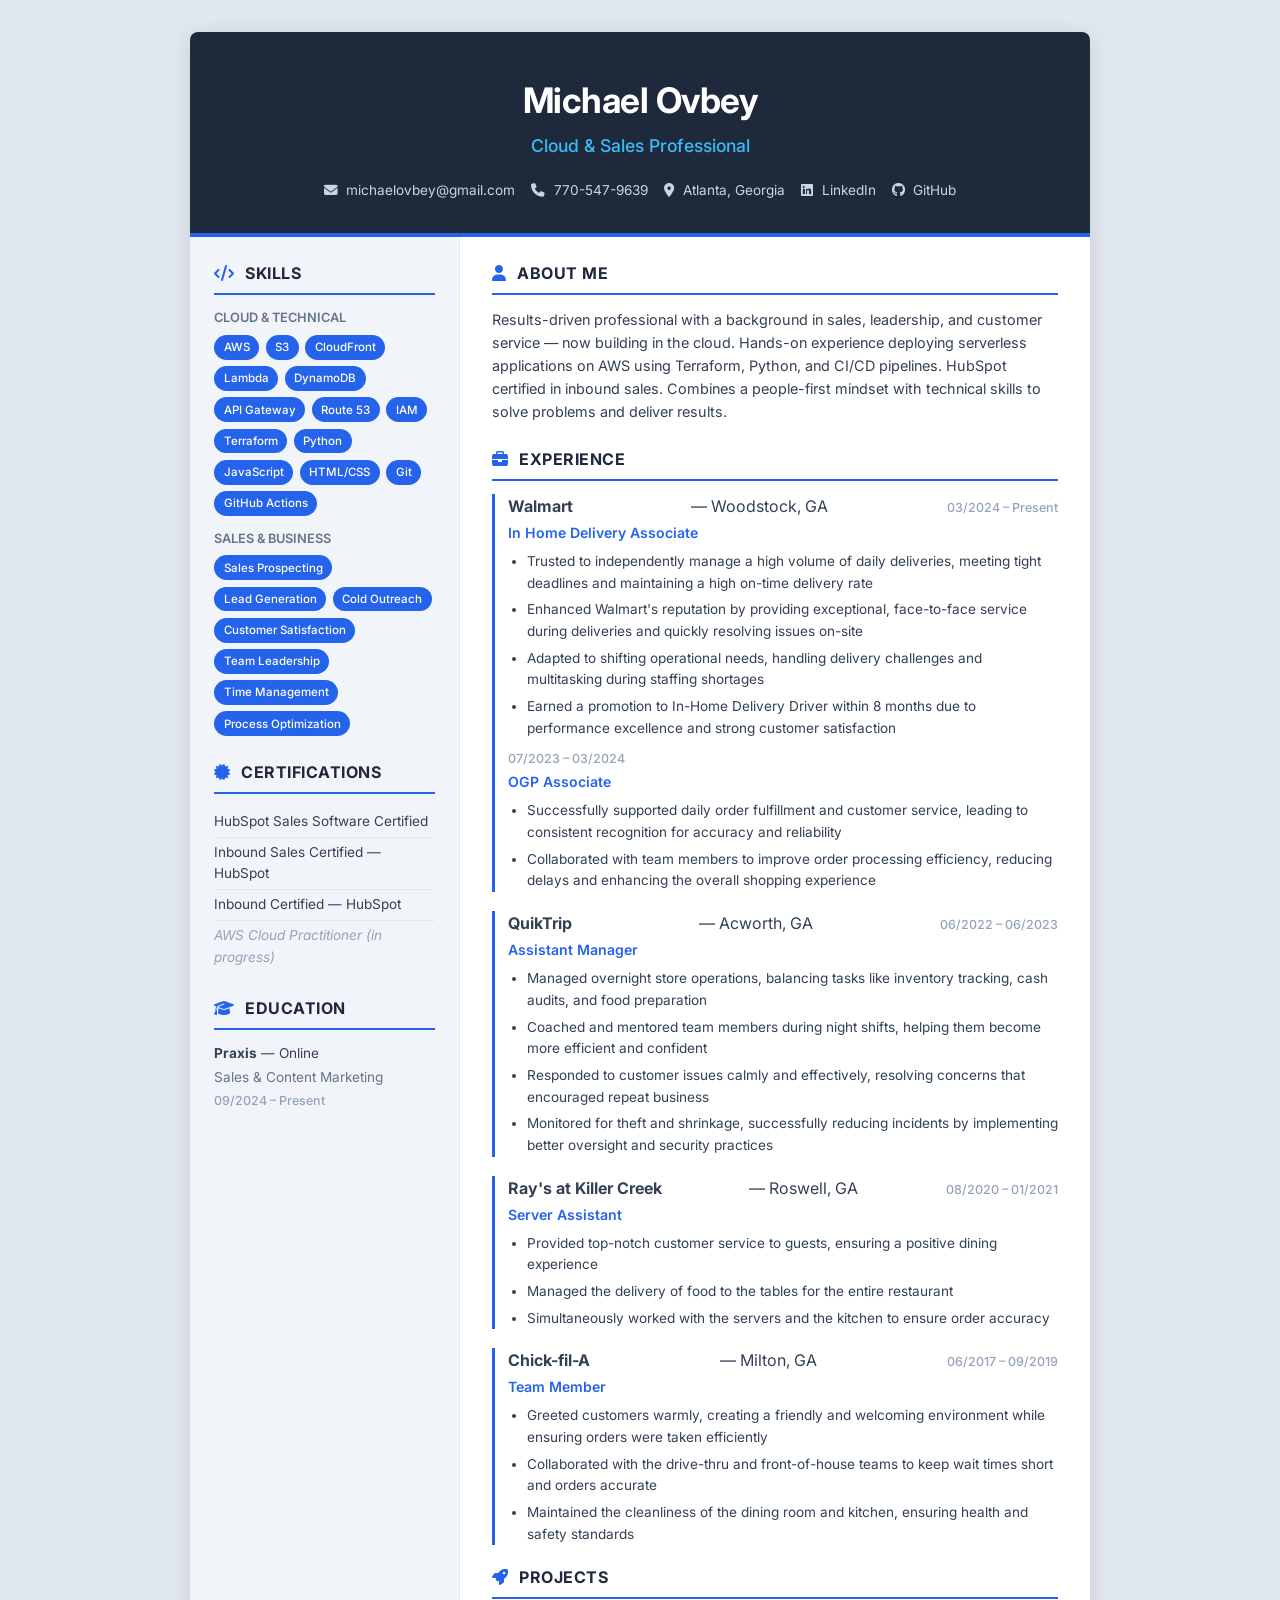
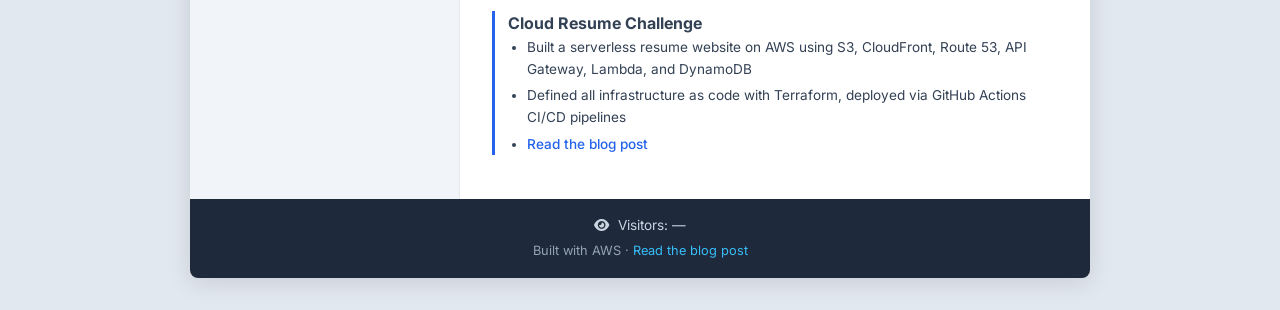
==== site/index.html @ a433042c "Cloud Resume Challenge - HTML/CSS resume, visitor counter, CI/CD" ====
<!DOCTYPE html>
<html lang="en">
<head>
  <meta charset="UTF-8">
  <meta name="viewport" content="width=device-width, initial-scale=1.0">
  <title>Michael Ovbey — Cloud &amp; Sales Professional</title>
  <link rel="stylesheet" href="css/style.css">
  <link rel="preconnect" href="https://fonts.googleapis.com">
  <link rel="preconnect" href="https://fonts.gstatic.com" crossorigin>
  <link href="https://fonts.googleapis.com/css2?family=Inter:wght@400;500;600;700&display=swap" rel="stylesheet">
  <link rel="stylesheet" href="https://cdnjs.cloudflare.com/ajax/libs/font-awesome/6.5.1/css/all.min.css">
</head>
<body>
  <div class="resume-container">

    <!-- HEADER -->
    <header class="header">
      <h1>Michael Ovbey</h1>
      <p class="tagline">Cloud &amp; Sales Professional</p>
      <div class="contact-info">
        <a href="mailto:michaelovbey@gmail.com"><i class="fas fa-envelope"></i> michaelovbey@gmail.com</a>
        <a href="tel:770-547-9639"><i class="fas fa-phone"></i> 770-547-9639</a>
        <span><i class="fas fa-location-dot"></i> Atlanta, Georgia</span>
        <a href="https://linkedin.com/in/michael-ovbey-iii-3877241b3" target="_blank" rel="noopener"><i class="fab fa-linkedin"></i> LinkedIn</a>
        <a href="https://github.com/Movbey" target="_blank" rel="noopener"><i class="fab fa-github"></i> GitHub</a>
      </div>
    </header>

    <!-- MAIN CONTENT -->
    <div class="content">

      <!-- SIDEBAR -->
      <aside class="sidebar">

        <section class="skills">
          <h2><i class="fas fa-code"></i> Skills</h2>
          <h3>Cloud &amp; Technical</h3>
          <div class="skill-tags">
            <span class="tag">AWS</span>
            <span class="tag">S3</span>
            <span class="tag">CloudFront</span>
            <span class="tag">Lambda</span>
            <span class="tag">DynamoDB</span>
            <span class="tag">API Gateway</span>
            <span class="tag">Route 53</span>
            <span class="tag">IAM</span>
            <span class="tag">Terraform</span>
            <span class="tag">Python</span>
            <span class="tag">JavaScript</span>
            <span class="tag">HTML/CSS</span>
            <span class="tag">Git</span>
            <span class="tag">GitHub Actions</span>
          </div>
          <h3>Sales &amp; Business</h3>
          <div class="skill-tags">
            <span class="tag">Sales Prospecting</span>
            <span class="tag">Lead Generation</span>
            <span class="tag">Cold Outreach</span>
            <span class="tag">Customer Satisfaction</span>
            <span class="tag">Team Leadership</span>
            <span class="tag">Time Management</span>
            <span class="tag">Process Optimization</span>
          </div>
        </section>

        <section class="certifications">
          <h2><i class="fas fa-certificate"></i> Certifications</h2>
          <ul>
            <li>HubSpot Sales Software Certified</li>
            <li>Inbound Sales Certified — HubSpot</li>
            <li>Inbound Certified — HubSpot</li>
            <li class="in-progress">AWS Cloud Practitioner <em>(in progress)</em></li>
          </ul>
        </section>

        <section class="education">
          <h2><i class="fas fa-graduation-cap"></i> Education</h2>
          <div class="edu-item">
            <strong>Praxis</strong> — Online
            <p>Sales &amp; Content Marketing</p>
            <span class="date">09/2024 – Present</span>
          </div>
        </section>

      </aside>

      <!-- MAIN -->
      <main class="main">

        <section class="summary">
          <h2><i class="fas fa-user"></i> About Me</h2>
          <p>Results-driven professional with a background in sales, leadership, and customer service — now building in the cloud. Hands-on experience deploying serverless applications on AWS using Terraform, Python, and CI/CD pipelines. HubSpot certified in inbound sales. Combines a people-first mindset with technical skills to solve problems and deliver results.</p>
        </section>

        <section class="experience">
          <h2><i class="fas fa-briefcase"></i> Experience</h2>

          <div class="job">
            <div class="job-header">
              <strong>Walmart</strong> — Woodstock, GA
              <span class="date">03/2024 – Present</span>
            </div>
            <p class="job-title">In Home Delivery Associate</p>
            <ul>
              <li>Trusted to independently manage a high volume of daily deliveries, meeting tight deadlines and maintaining a high on-time delivery rate</li>
              <li>Enhanced Walmart's reputation by providing exceptional, face-to-face service during deliveries and quickly resolving issues on-site</li>
              <li>Adapted to shifting operational needs, handling delivery challenges and multitasking during staffing shortages</li>
              <li>Earned a promotion to In-Home Delivery Driver within 8 months due to performance excellence and strong customer satisfaction</li>
            </ul>
            <div class="job-header sub">
              <span class="date">07/2023 – 03/2024</span>
            </div>
            <p class="job-title">OGP Associate</p>
            <ul>
              <li>Successfully supported daily order fulfillment and customer service, leading to consistent recognition for accuracy and reliability</li>
              <li>Collaborated with team members to improve order processing efficiency, reducing delays and enhancing the overall shopping experience</li>
            </ul>
          </div>

          <div class="job">
            <div class="job-header">
              <strong>QuikTrip</strong> — Acworth, GA
              <span class="date">06/2022 – 06/2023</span>
            </div>
            <p class="job-title">Assistant Manager</p>
            <ul>
              <li>Managed overnight store operations, balancing tasks like inventory tracking, cash audits, and food preparation</li>
              <li>Coached and mentored team members during night shifts, helping them become more efficient and confident</li>
              <li>Responded to customer issues calmly and effectively, resolving concerns that encouraged repeat business</li>
              <li>Monitored for theft and shrinkage, successfully reducing incidents by implementing better oversight and security practices</li>
            </ul>
          </div>

          <div class="job">
            <div class="job-header">
              <strong>Ray's at Killer Creek</strong> — Roswell, GA
              <span class="date">08/2020 – 01/2021</span>
            </div>
            <p class="job-title">Server Assistant</p>
            <ul>
              <li>Provided top-notch customer service to guests, ensuring a positive dining experience</li>
              <li>Managed the delivery of food to the tables for the entire restaurant</li>
              <li>Simultaneously worked with the servers and the kitchen to ensure order accuracy</li>
            </ul>
          </div>

          <div class="job">
            <div class="job-header">
              <strong>Chick-fil-A</strong> — Milton, GA
              <span class="date">06/2017 – 09/2019</span>
            </div>
            <p class="job-title">Team Member</p>
            <ul>
              <li>Greeted customers warmly, creating a friendly and welcoming environment while ensuring orders were taken efficiently</li>
              <li>Collaborated with the drive-thru and front-of-house teams to keep wait times short and orders accurate</li>
              <li>Maintained the cleanliness of the dining room and kitchen, ensuring health and safety standards</li>
            </ul>
          </div>
        </section>

        <section class="projects">
          <h2><i class="fas fa-rocket"></i> Projects</h2>
          <div class="job">
            <div class="job-header">
              <strong>Cloud Resume Challenge</strong>
            </div>
            <ul>
              <li>Built a serverless resume website on AWS using S3, CloudFront, Route 53, API Gateway, Lambda, and DynamoDB</li>
              <li>Defined all infrastructure as code with Terraform, deployed via GitHub Actions CI/CD pipelines</li>
              <li><a href="#" id="blog-link">Read the blog post</a></li>
            </ul>
          </div>
        </section>

      </main>
    </div>

    <!-- FOOTER -->
    <footer class="footer">
      <p class="visitor-count"><i class="fas fa-eye"></i> Visitors: <span id="visitor-count">...</span></p>
      <p>Built with AWS · <a href="#" id="blog-link-footer">Read the blog post</a></p>
    </footer>

  </div>

  <script src="js/counter.js"></script>
</body>
</html>
---- site/css/style.css ----
/* === Reset & Base === */
*, *::before, *::after { box-sizing: border-box; margin: 0; padding: 0; }

body {
  font-family: 'Inter', sans-serif;
  background: #e2e8f0;
  color: #334155;
  line-height: 1.6;
  padding: 2rem 1rem;
}

a { color: #2563eb; text-decoration: none; transition: color 0.2s; }
a:hover { color: #38bdf8; }

/* === Container === */
.resume-container {
  max-width: 900px;
  margin: 0 auto;
  background: #fff;
  border-radius: 8px;
  box-shadow: 0 4px 24px rgba(0,0,0,0.12);
  overflow: hidden;
}

/* === Header === */
.header {
  background: #1e293b;
  color: #fff;
  padding: 2.5rem 2rem 2rem;
  text-align: center;
  border-bottom: 4px solid #2563eb;
}

.header h1 { font-size: 2.2rem; font-weight: 700; letter-spacing: -0.5px; }
.tagline { color: #38bdf8; font-size: 1.1rem; font-weight: 500; margin-top: 0.25rem; }

.contact-info {
  display: flex;
  flex-wrap: wrap;
  justify-content: center;
  gap: 1rem;
  margin-top: 1.2rem;
  font-size: 0.85rem;
}

.contact-info a, .contact-info span { color: #cbd5e1; transition: color 0.2s; }
.contact-info a:hover { color: #38bdf8; }
.contact-info i { margin-right: 0.3rem; }

/* === Two-Column Layout === */
.content { display: flex; }

.sidebar {
  width: 30%;
  background: #f1f5f9;
  padding: 1.5rem;
  border-right: 1px solid #e2e8f0;
}

.main { width: 70%; padding: 1.5rem 2rem; }

/* === Section Headings === */
h2 {
  font-size: 1rem;
  font-weight: 700;
  text-transform: uppercase;
  letter-spacing: 0.5px;
  color: #1e293b;
  border-bottom: 2px solid #2563eb;
  padding-bottom: 0.4rem;
  margin-bottom: 0.8rem;
}

h2 i { color: #2563eb; margin-right: 0.4rem; }

h3 {
  font-size: 0.8rem;
  font-weight: 600;
  text-transform: uppercase;
  color: #64748b;
  margin: 0.8rem 0 0.4rem;
}

/* === Skill Tags === */
.skill-tags { display: flex; flex-wrap: wrap; gap: 0.4rem; }

.tag {
  background: #2563eb;
  color: #fff;
  font-size: 0.72rem;
  font-weight: 500;
  padding: 0.2rem 0.6rem;
  border-radius: 999px;
}

/* === Sidebar Sections === */
.sidebar section { margin-bottom: 1.5rem; }

.certifications ul { list-style: none; font-size: 0.85rem; }
.certifications li { padding: 0.25rem 0; border-bottom: 1px solid #e2e8f0; }
.certifications li:last-child { border-bottom: none; }
.certifications .in-progress { color: #94a3b8; font-style: italic; }

.edu-item { font-size: 0.85rem; }
.edu-item p { color: #64748b; margin: 0.1rem 0; }

.date { font-size: 0.78rem; color: #94a3b8; font-weight: 500; }

/* === Experience === */
.job {
  margin-bottom: 1.2rem;
  padding-left: 0.8rem;
  border-left: 3px solid #2563eb;
}

.job-header {
  display: flex;
  justify-content: space-between;
  align-items: baseline;
}

.job-header.sub { margin-top: 0.6rem; }

.job-title {
  font-size: 0.88rem;
  font-weight: 600;
  color: #2563eb;
  margin: 0.15rem 0 0.4rem;
}

.job ul { font-size: 0.85rem; padding-left: 1.2rem; }
.job li { margin-bottom: 0.3rem; }

/* === Projects === */
.projects .job a { font-weight: 500; }

/* === Summary === */
.summary { margin-bottom: 1.5rem; }
.summary p { font-size: 0.9rem; }

/* === Footer === */
.footer {
  background: #1e293b;
  color: #94a3b8;
  text-align: center;
  padding: 1rem 2rem;
  font-size: 0.8rem;
}

.footer a { color: #38bdf8; }
.visitor-count { font-size: 0.85rem; color: #cbd5e1; margin-bottom: 0.3rem; }
.visitor-count i { margin-right: 0.3rem; }

/* === Responsive === */
@media (max-width: 768px) {
  .content { flex-direction: column; }
  .sidebar, .main { width: 100%; }
  .sidebar { border-right: none; border-bottom: 1px solid #e2e8f0; }
  .header h1 { font-size: 1.8rem; }
  .contact-info { font-size: 0.78rem; gap: 0.6rem; }
}
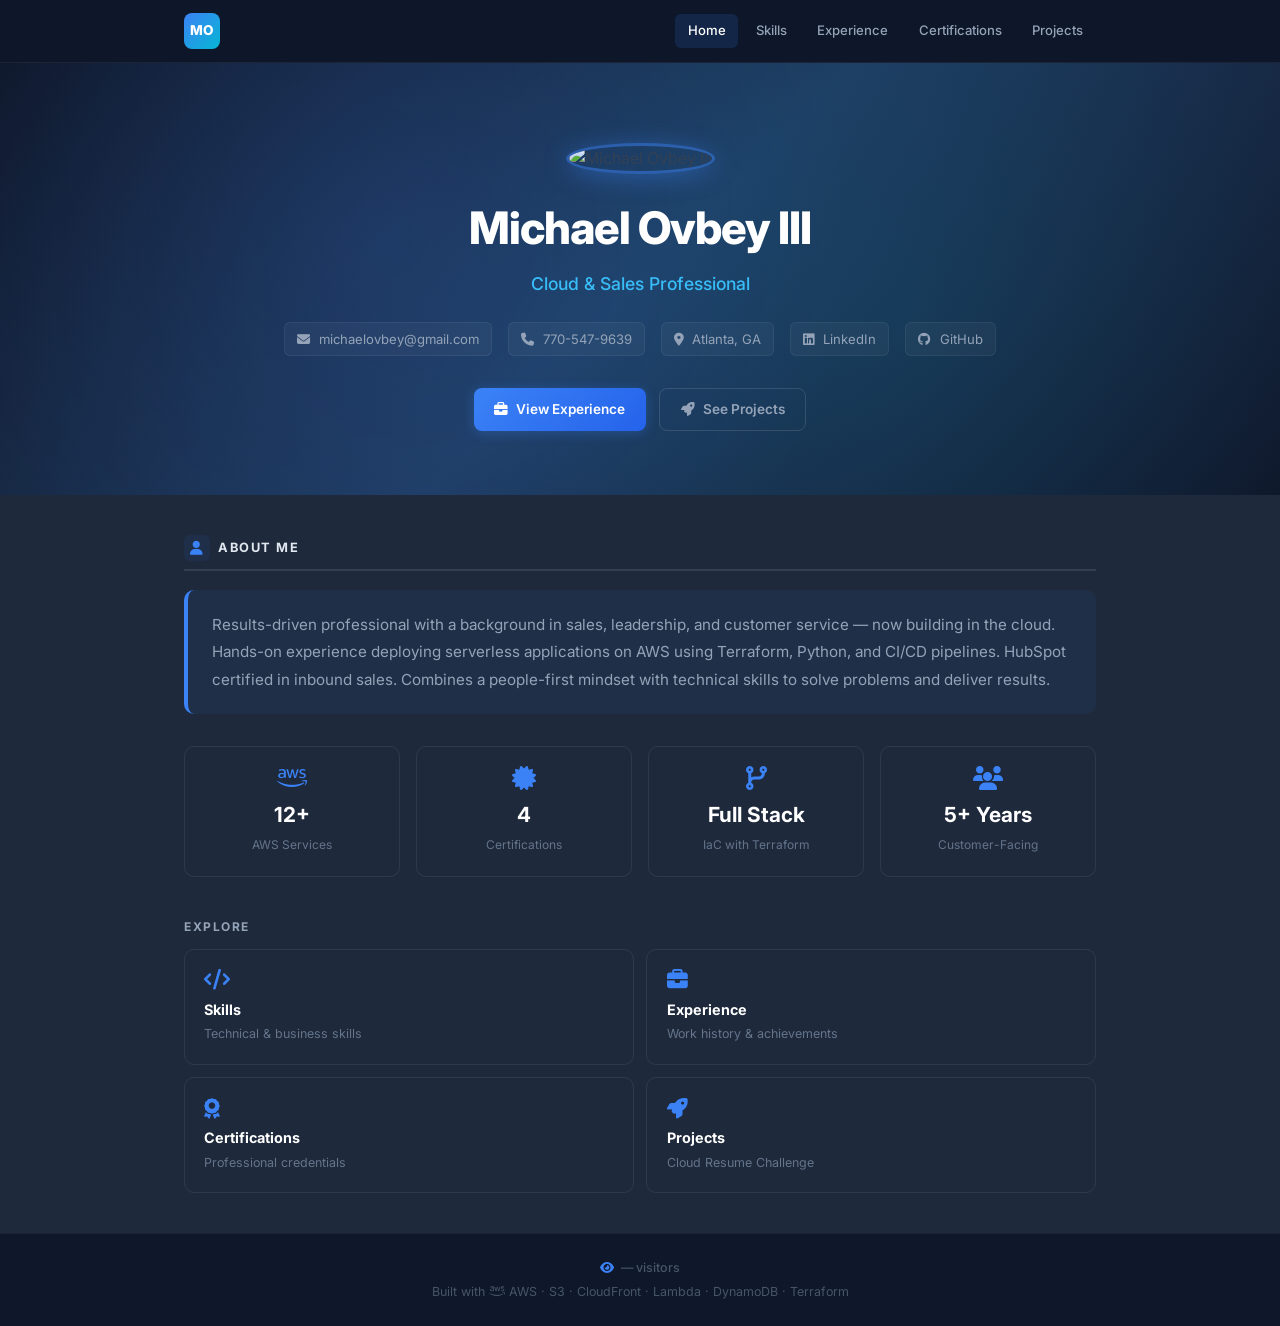
==== commit 4a108e45: "Add Cloud Practitioner cert and update skills for cost optimization project - Added AWS Cloud Practi" ====
--- a/site/index.html
+++ b/site/index.html
@@ -3,186 +3,119 @@
 <head>
   <meta charset="UTF-8">
   <meta name="viewport" content="width=device-width, initial-scale=1.0">
-  <title>Michael Ovbey — Cloud &amp; Sales Professional</title>
+  <title>Michael Ovbey III — Cloud &amp; Sales Professional</title>
   <link rel="stylesheet" href="css/style.css">
   <link rel="preconnect" href="https://fonts.googleapis.com">
   <link rel="preconnect" href="https://fonts.gstatic.com" crossorigin>
-  <link href="https://fonts.googleapis.com/css2?family=Inter:wght@400;500;600;700&display=swap" rel="stylesheet">
+  <link href="https://fonts.googleapis.com/css2?family=Inter:wght@400;500;600;700;800&display=swap" rel="stylesheet">
   <link rel="stylesheet" href="https://cdnjs.cloudflare.com/ajax/libs/font-awesome/6.5.1/css/all.min.css">
 </head>
 <body>
-  <div class="resume-container">
 
-    <!-- HEADER -->
-    <header class="header">
-      <h1>Michael Ovbey</h1>
+  <!-- NAV -->
+  <nav class="nav">
+    <div class="nav-inner">
+      <a href="index.html" class="nav-logo">MO</a>
+      <div class="nav-links">
+        <a href="index.html" class="active">Home</a>
+        <a href="skills.html">Skills</a>
+        <a href="experience.html">Experience</a>
+        <a href="certifications.html">Certifications</a>
+        <a href="projects.html">Projects</a>
+      </div>
+      <button class="nav-toggle" aria-label="Menu"><i class="fas fa-bars"></i></button>
+    </div>
+  </nav>
+
+  <!-- HERO -->
+  <section class="hero">
+    <div class="hero-bg"></div>
+    <div class="hero-content">
+      <img src="assets/headshot.jpg" alt="Michael Ovbey III" class="avatar">
+      <h1>Michael Ovbey III</h1>
       <p class="tagline">Cloud &amp; Sales Professional</p>
-      <div class="contact-info">
+      <div class="contact-row">
         <a href="mailto:michaelovbey@gmail.com"><i class="fas fa-envelope"></i> michaelovbey@gmail.com</a>
         <a href="tel:770-547-9639"><i class="fas fa-phone"></i> 770-547-9639</a>
-        <span><i class="fas fa-location-dot"></i> Atlanta, Georgia</span>
+        <span><i class="fas fa-location-dot"></i> Atlanta, GA</span>
         <a href="https://linkedin.com/in/michael-ovbey-iii-3877241b3" target="_blank" rel="noopener"><i class="fab fa-linkedin"></i> LinkedIn</a>
         <a href="https://github.com/Movbey" target="_blank" rel="noopener"><i class="fab fa-github"></i> GitHub</a>
       </div>
-    </header>
+      <div class="hero-cta">
+        <a href="experience.html" class="btn btn-primary"><i class="fas fa-briefcase"></i> View Experience</a>
+        <a href="projects.html" class="btn btn-outline"><i class="fas fa-rocket"></i> See Projects</a>
+      </div>
+    </div>
+  </section>
 
-    <!-- MAIN CONTENT -->
-    <div class="content">
+  <!-- ABOUT -->
+  <section class="page-section">
+    <div class="container">
+      <h2 class="section-title"><i class="fas fa-user"></i> About Me</h2>
+      <div class="about-card">
+        <p>Results-driven professional with a background in sales, leadership, and customer service — now building in the cloud. Hands-on experience deploying serverless applications on AWS using Terraform, Python, and CI/CD pipelines. HubSpot certified in inbound sales. Combines a people-first mindset with technical skills to solve problems and deliver results.</p>
+      </div>
 
-      <!-- SIDEBAR -->
-      <aside class="sidebar">
+      <div class="stats-row">
+        <div class="stat-card">
+          <i class="fab fa-aws"></i>
+          <strong>12+</strong>
+          <span>AWS Services</span>
+        </div>
+        <div class="stat-card">
+          <i class="fas fa-certificate"></i>
+          <strong>4</strong>
+          <span>Certifications</span>
+        </div>
+        <div class="stat-card">
+          <i class="fas fa-code-branch"></i>
+          <strong>Full Stack</strong>
+          <span>IaC with Terraform</span>
+        </div>
+        <div class="stat-card">
+          <i class="fas fa-users"></i>
+          <strong>5+ Years</strong>
+          <span>Customer-Facing</span>
+        </div>
+      </div>
 
-        <section class="skills">
-          <h2><i class="fas fa-code"></i> Skills</h2>
-          <h3>Cloud &amp; Technical</h3>
-          <div class="skill-tags">
-            <span class="tag">AWS</span>
-            <span class="tag">S3</span>
-            <span class="tag">CloudFront</span>
-            <span class="tag">Lambda</span>
-            <span class="tag">DynamoDB</span>
-            <span class="tag">API Gateway</span>
-            <span class="tag">Route 53</span>
-            <span class="tag">IAM</span>
-            <span class="tag">Terraform</span>
-            <span class="tag">Python</span>
-            <span class="tag">JavaScript</span>
-            <span class="tag">HTML/CSS</span>
-            <span class="tag">Git</span>
-            <span class="tag">GitHub Actions</span>
-          </div>
-          <h3>Sales &amp; Business</h3>
-          <div class="skill-tags">
-            <span class="tag">Sales Prospecting</span>
-            <span class="tag">Lead Generation</span>
-            <span class="tag">Cold Outreach</span>
-            <span class="tag">Customer Satisfaction</span>
-            <span class="tag">Team Leadership</span>
-            <span class="tag">Time Management</span>
-            <span class="tag">Process Optimization</span>
-          </div>
-        </section>
+      <div class="quick-links">
+        <h3>Explore</h3>
+        <div class="link-grid">
+          <a href="skills.html" class="link-card">
+            <i class="fas fa-code"></i>
+            <strong>Skills</strong>
+            <span>Technical &amp; business skills</span>
+          </a>
+          <a href="experience.html" class="link-card">
+            <i class="fas fa-briefcase"></i>
+            <strong>Experience</strong>
+            <span>Work history &amp; achievements</span>
+          </a>
+          <a href="certifications.html" class="link-card">
+            <i class="fas fa-award"></i>
+            <strong>Certifications</strong>
+            <span>Professional credentials</span>
+          </a>
+          <a href="projects.html" class="link-card">
+            <i class="fas fa-rocket"></i>
+            <strong>Projects</strong>
+            <span>Cloud Resume Challenge</span>
+          </a>
+        </div>
+      </div>
+    </div>
+  </section>
 
-        <section class="certifications">
-          <h2><i class="fas fa-certificate"></i> Certifications</h2>
-          <ul>
-            <li>HubSpot Sales Software Certified</li>
-            <li>Inbound Sales Certified — HubSpot</li>
-            <li>Inbound Certified — HubSpot</li>
-            <li class="in-progress">AWS Cloud Practitioner <em>(in progress)</em></li>
-          </ul>
-        </section>
-
-        <section class="education">
-          <h2><i class="fas fa-graduation-cap"></i> Education</h2>
-          <div class="edu-item">
-            <strong>Praxis</strong> — Online
-            <p>Sales &amp; Content Marketing</p>
-            <span class="date">09/2024 – Present</span>
-          </div>
-        </section>
-
-      </aside>
-
-      <!-- MAIN -->
-      <main class="main">
-
-        <section class="summary">
-          <h2><i class="fas fa-user"></i> About Me</h2>
-          <p>Results-driven professional with a background in sales, leadership, and customer service — now building in the cloud. Hands-on experience deploying serverless applications on AWS using Terraform, Python, and CI/CD pipelines. HubSpot certified in inbound sales. Combines a people-first mindset with technical skills to solve problems and deliver results.</p>
-        </section>
-
-        <section class="experience">
-          <h2><i class="fas fa-briefcase"></i> Experience</h2>
-
-          <div class="job">
-            <div class="job-header">
-              <strong>Walmart</strong> — Woodstock, GA
-              <span class="date">03/2024 – Present</span>
-            </div>
-            <p class="job-title">In Home Delivery Associate</p>
-            <ul>
-              <li>Trusted to independently manage a high volume of daily deliveries, meeting tight deadlines and maintaining a high on-time delivery rate</li>
-              <li>Enhanced Walmart's reputation by providing exceptional, face-to-face service during deliveries and quickly resolving issues on-site</li>
-              <li>Adapted to shifting operational needs, handling delivery challenges and multitasking during staffing shortages</li>
-              <li>Earned a promotion to In-Home Delivery Driver within 8 months due to performance excellence and strong customer satisfaction</li>
-            </ul>
-            <div class="job-header sub">
-              <span class="date">07/2023 – 03/2024</span>
-            </div>
-            <p class="job-title">OGP Associate</p>
-            <ul>
-              <li>Successfully supported daily order fulfillment and customer service, leading to consistent recognition for accuracy and reliability</li>
-              <li>Collaborated with team members to improve order processing efficiency, reducing delays and enhancing the overall shopping experience</li>
-            </ul>
-          </div>
-
-          <div class="job">
-            <div class="job-header">
-              <strong>QuikTrip</strong> — Acworth, GA
-              <span class="date">06/2022 – 06/2023</span>
-            </div>
-            <p class="job-title">Assistant Manager</p>
-            <ul>
-              <li>Managed overnight store operations, balancing tasks like inventory tracking, cash audits, and food preparation</li>
-              <li>Coached and mentored team members during night shifts, helping them become more efficient and confident</li>
-              <li>Responded to customer issues calmly and effectively, resolving concerns that encouraged repeat business</li>
-              <li>Monitored for theft and shrinkage, successfully reducing incidents by implementing better oversight and security practices</li>
-            </ul>
-          </div>
-
-          <div class="job">
-            <div class="job-header">
-              <strong>Ray's at Killer Creek</strong> — Roswell, GA
-              <span class="date">08/2020 – 01/2021</span>
-            </div>
-            <p class="job-title">Server Assistant</p>
-            <ul>
-              <li>Provided top-notch customer service to guests, ensuring a positive dining experience</li>
-              <li>Managed the delivery of food to the tables for the entire restaurant</li>
-              <li>Simultaneously worked with the servers and the kitchen to ensure order accuracy</li>
-            </ul>
-          </div>
-
-          <div class="job">
-            <div class="job-header">
-              <strong>Chick-fil-A</strong> — Milton, GA
-              <span class="date">06/2017 – 09/2019</span>
-            </div>
-            <p class="job-title">Team Member</p>
-            <ul>
-              <li>Greeted customers warmly, creating a friendly and welcoming environment while ensuring orders were taken efficiently</li>
-              <li>Collaborated with the drive-thru and front-of-house teams to keep wait times short and orders accurate</li>
-              <li>Maintained the cleanliness of the dining room and kitchen, ensuring health and safety standards</li>
-            </ul>
-          </div>
-        </section>
-
-        <section class="projects">
-          <h2><i class="fas fa-rocket"></i> Projects</h2>
-          <div class="job">
-            <div class="job-header">
-              <strong>Cloud Resume Challenge</strong>
-            </div>
-            <ul>
-              <li>Built a serverless resume website on AWS using S3, CloudFront, Route 53, API Gateway, Lambda, and DynamoDB</li>
-              <li>Defined all infrastructure as code with Terraform, deployed via GitHub Actions CI/CD pipelines</li>
-              <li><a href="#" id="blog-link">Read the blog post</a></li>
-            </ul>
-          </div>
-        </section>
-
-      </main>
+  <!-- FOOTER -->
+  <footer class="footer">
+    <div class="container">
+      <p class="visitor-count"><i class="fas fa-eye"></i> <span id="visitor-count">...</span> visitors</p>
+      <p>Built with <i class="fab fa-aws"></i> AWS &middot; S3 &middot; CloudFront &middot; Lambda &middot; DynamoDB &middot; Terraform</p>
     </div>
-
-    <!-- FOOTER -->
-    <footer class="footer">
-      <p class="visitor-count"><i class="fas fa-eye"></i> Visitors: <span id="visitor-count">...</span></p>
-      <p>Built with AWS · <a href="#" id="blog-link-footer">Read the blog post</a></p>
-    </footer>
-
-  </div>
+  </footer>
 
   <script src="js/counter.js"></script>
+  <script src="js/nav.js"></script>
 </body>
 </html>
--- a/site/css/style.css
+++ b/site/css/style.css
@@ -1,161 +1,415 @@
-/* === Reset & Base === */
+/* === Reset === */
 *, *::before, *::after { box-sizing: border-box; margin: 0; padding: 0; }
 
 body {
   font-family: 'Inter', sans-serif;
-  background: #e2e8f0;
+  background: #0f172a;
   color: #334155;
   line-height: 1.6;
-  padding: 2rem 1rem;
-}
-
-a { color: #2563eb; text-decoration: none; transition: color 0.2s; }
-a:hover { color: #38bdf8; }
-
-/* === Container === */
-.resume-container {
-  max-width: 900px;
-  margin: 0 auto;
-  background: #fff;
-  border-radius: 8px;
-  box-shadow: 0 4px 24px rgba(0,0,0,0.12);
+}
+
+a { color: #3b82f6; text-decoration: none; transition: all 0.2s; }
+a:hover { color: #60a5fa; }
+
+.container { max-width: 960px; margin: 0 auto; padding: 0 1.5rem; }
+
+/* === NAV === */
+.nav {
+  position: sticky; top: 0; z-index: 100;
+  background: rgba(15,23,42,0.92);
+  backdrop-filter: blur(12px);
+  border-bottom: 1px solid rgba(255,255,255,0.06);
+}
+
+.nav-inner {
+  max-width: 960px; margin: 0 auto;
+  display: flex; align-items: center; justify-content: space-between;
+  padding: 0.8rem 1.5rem;
+}
+
+.nav-logo {
+  width: 36px; height: 36px; border-radius: 8px;
+  background: linear-gradient(135deg, #3b82f6, #06b6d4);
+  color: #fff; font-weight: 800; font-size: 0.85rem;
+  display: flex; align-items: center; justify-content: center;
+  letter-spacing: 0.5px;
+}
+
+.nav-links { display: flex; gap: 0.3rem; }
+
+.nav-links a {
+  color: #94a3b8; font-size: 0.82rem; font-weight: 500;
+  padding: 0.4rem 0.8rem; border-radius: 6px; transition: all 0.2s;
+}
+
+.nav-links a:hover { color: #e2e8f0; background: rgba(255,255,255,0.06); }
+.nav-links a.active { color: #fff; background: rgba(59,130,246,0.15); }
+
+.nav-toggle { display: none; background: none; border: none; color: #94a3b8; font-size: 1.2rem; cursor: pointer; }
+
+/* === HERO === */
+.hero {
+  position: relative; padding: 5rem 1.5rem 4rem; text-align: center;
+  background: linear-gradient(135deg, #0f172a 0%, #1e3a5f 50%, #0f172a 100%);
   overflow: hidden;
 }
 
-/* === Header === */
-.header {
-  background: #1e293b;
-  color: #fff;
-  padding: 2.5rem 2rem 2rem;
-  text-align: center;
-  border-bottom: 4px solid #2563eb;
-}
-
-.header h1 { font-size: 2.2rem; font-weight: 700; letter-spacing: -0.5px; }
-.tagline { color: #38bdf8; font-size: 1.1rem; font-weight: 500; margin-top: 0.25rem; }
-
-.contact-info {
-  display: flex;
-  flex-wrap: wrap;
-  justify-content: center;
-  gap: 1rem;
-  margin-top: 1.2rem;
-  font-size: 0.85rem;
-}
-
-.contact-info a, .contact-info span { color: #cbd5e1; transition: color 0.2s; }
-.contact-info a:hover { color: #38bdf8; }
-.contact-info i { margin-right: 0.3rem; }
-
-/* === Two-Column Layout === */
-.content { display: flex; }
-
-.sidebar {
-  width: 30%;
-  background: #f1f5f9;
-  padding: 1.5rem;
-  border-right: 1px solid #e2e8f0;
-}
-
-.main { width: 70%; padding: 1.5rem 2rem; }
-
-/* === Section Headings === */
-h2 {
-  font-size: 1rem;
-  font-weight: 700;
-  text-transform: uppercase;
-  letter-spacing: 0.5px;
-  color: #1e293b;
-  border-bottom: 2px solid #2563eb;
-  padding-bottom: 0.4rem;
-  margin-bottom: 0.8rem;
-}
-
-h2 i { color: #2563eb; margin-right: 0.4rem; }
-
-h3 {
-  font-size: 0.8rem;
-  font-weight: 600;
-  text-transform: uppercase;
-  color: #64748b;
-  margin: 0.8rem 0 0.4rem;
-}
-
-/* === Skill Tags === */
-.skill-tags { display: flex; flex-wrap: wrap; gap: 0.4rem; }
-
-.tag {
-  background: #2563eb;
-  color: #fff;
-  font-size: 0.72rem;
-  font-weight: 500;
-  padding: 0.2rem 0.6rem;
-  border-radius: 999px;
-}
-
-/* === Sidebar Sections === */
-.sidebar section { margin-bottom: 1.5rem; }
-
-.certifications ul { list-style: none; font-size: 0.85rem; }
-.certifications li { padding: 0.25rem 0; border-bottom: 1px solid #e2e8f0; }
-.certifications li:last-child { border-bottom: none; }
-.certifications .in-progress { color: #94a3b8; font-style: italic; }
-
-.edu-item { font-size: 0.85rem; }
-.edu-item p { color: #64748b; margin: 0.1rem 0; }
-
-.date { font-size: 0.78rem; color: #94a3b8; font-weight: 500; }
-
-/* === Experience === */
-.job {
-  margin-bottom: 1.2rem;
-  padding-left: 0.8rem;
-  border-left: 3px solid #2563eb;
-}
-
-.job-header {
-  display: flex;
-  justify-content: space-between;
-  align-items: baseline;
-}
-
-.job-header.sub { margin-top: 0.6rem; }
-
-.job-title {
-  font-size: 0.88rem;
-  font-weight: 600;
-  color: #2563eb;
-  margin: 0.15rem 0 0.4rem;
-}
-
-.job ul { font-size: 0.85rem; padding-left: 1.2rem; }
-.job li { margin-bottom: 0.3rem; }
-
-/* === Projects === */
-.projects .job a { font-weight: 500; }
-
-/* === Summary === */
-.summary { margin-bottom: 1.5rem; }
-.summary p { font-size: 0.9rem; }
-
-/* === Footer === */
+.hero-bg {
+  position: absolute; inset: 0;
+  background: radial-gradient(circle at 30% 40%, rgba(59,130,246,0.15) 0%, transparent 50%),
+              radial-gradient(circle at 70% 60%, rgba(6,182,212,0.1) 0%, transparent 50%);
+  pointer-events: none;
+}
+
+.hero-content { position: relative; z-index: 1; }
+
+.avatar {
+  width: 210px; height: 210px; border-radius: 50%;
+  object-fit: cover;
+  margin: 0 auto 1.2rem;
+  box-shadow: 0 4px 24px rgba(59,130,246,0.4);
+  border: 3px solid rgba(59,130,246,0.5);
+}
+
+.hero h1 { font-size: 2.8rem; font-weight: 800; color: #fff; letter-spacing: -1px; }
+.tagline { color: #38bdf8; font-size: 1.1rem; font-weight: 500; margin-top: 0.3rem; }
+
+.contact-row {
+  display: flex; flex-wrap: wrap; justify-content: center;
+  gap: 0.5rem 1rem; margin-top: 1.5rem; font-size: 0.82rem;
+}
+
+.contact-row a, .contact-row span {
+  color: #94a3b8; padding: 0.35rem 0.75rem; border-radius: 6px;
+  background: rgba(255,255,255,0.04); border: 1px solid rgba(255,255,255,0.06);
+  transition: all 0.2s;
+}
+
+.contact-row a:hover { color: #38bdf8; background: rgba(56,189,248,0.08); border-color: rgba(56,189,248,0.15); }
+.contact-row i { margin-right: 0.3rem; }
+
+.hero-cta { display: flex; gap: 0.8rem; justify-content: center; margin-top: 2rem; }
+
+/* === BUTTONS === */
+.btn {
+  display: inline-flex; align-items: center; gap: 0.5rem;
+  padding: 0.6rem 1.3rem; border-radius: 8px;
+  font-size: 0.85rem; font-weight: 600; transition: all 0.2s; cursor: pointer;
+  border: none;
+}
+
+.btn-primary {
+  background: linear-gradient(135deg, #3b82f6, #2563eb);
+  color: #fff; box-shadow: 0 2px 12px rgba(59,130,246,0.3);
+}
+
+.btn-primary:hover { color: #fff; transform: translateY(-1px); box-shadow: 0 4px 20px rgba(59,130,246,0.4); }
+
+.btn-outline {
+  background: transparent; color: #94a3b8;
+  border: 1px solid rgba(255,255,255,0.12);
+}
+
+.btn-outline:hover { color: #fff; border-color: rgba(255,255,255,0.25); background: rgba(255,255,255,0.04); }
+
+/* === PAGE HEADER === */
+.page-header {
+  padding: 3.5rem 1.5rem 2rem; text-align: center;
+  background: linear-gradient(135deg, #0f172a, #1e3a5f, #0f172a);
+  position: relative; overflow: hidden;
+}
+
+.page-header::before {
+  content: ''; position: absolute; inset: 0;
+  background: radial-gradient(circle at 50% 80%, rgba(59,130,246,0.1) 0%, transparent 60%);
+  pointer-events: none;
+}
+
+.page-header h1 {
+  font-size: 2rem; font-weight: 800; color: #fff;
+  display: flex; align-items: center; justify-content: center; gap: 0.6rem;
+  position: relative;
+}
+
+.page-header h1 i { color: #38bdf8; }
+.page-header p { color: #64748b; font-size: 0.95rem; margin-top: 0.3rem; position: relative; }
+
+/* === PAGE SECTION === */
+.page-section { background: #1e293b; padding: 2.5rem 0; }
+
+.section-title {
+  font-size: 0.8rem; font-weight: 700; text-transform: uppercase; letter-spacing: 1.5px;
+  color: #e2e8f0; margin-bottom: 1.2rem; padding-bottom: 0.5rem;
+  border-bottom: 2px solid rgba(255,255,255,0.1);
+  display: flex; align-items: center; gap: 0.5rem;
+}
+
+.section-title i {
+  color: #3b82f6; font-size: 0.9rem; width: 26px; height: 26px;
+  display: flex; align-items: center; justify-content: center;
+  background: rgba(59,130,246,0.08); border-radius: 6px;
+}
+
+/* === ABOUT CARD === */
+.about-card {
+  font-size: 0.95rem; line-height: 1.8; color: #94a3b8;
+  padding: 1.3rem 1.5rem; border-radius: 10px;
+  border-left: 4px solid #3b82f6;
+  background: rgba(59,130,246,0.06);
+  margin-bottom: 2rem;
+}
+
+/* === STATS === */
+.stats-row { display: grid; grid-template-columns: repeat(4, 1fr); gap: 1rem; margin-bottom: 2.5rem; }
+
+.stat-card {
+  text-align: center; padding: 1.2rem 0.8rem; border-radius: 10px;
+  border: 1px solid rgba(255,255,255,0.08); transition: all 0.2s;
+}
+
+.stat-card:hover { border-color: #3b82f6; box-shadow: 0 4px 16px rgba(59,130,246,0.08); transform: translateY(-2px); }
+.stat-card i { font-size: 1.5rem; color: #3b82f6; margin-bottom: 0.5rem; display: block; }
+.stat-card strong { font-size: 1.3rem; color: #fff; display: block; }
+.stat-card span { font-size: 0.75rem; color: #64748b; }
+
+/* === QUICK LINKS === */
+.quick-links h3 {
+  font-size: 0.75rem; font-weight: 700; text-transform: uppercase;
+  letter-spacing: 1.5px; color: #94a3b8; margin-bottom: 0.8rem;
+}
+
+.link-grid { display: grid; grid-template-columns: repeat(2, 1fr); gap: 0.8rem; }
+
+.link-card {
+  display: flex; flex-direction: column; gap: 0.2rem;
+  padding: 1.2rem; border-radius: 10px;
+  border: 1px solid rgba(255,255,255,0.08); transition: all 0.2s; color: #cbd5e1;
+}
+
+.link-card:hover { border-color: #3b82f6; box-shadow: 0 4px 16px rgba(59,130,246,0.08); transform: translateY(-2px); color: #cbd5e1; }
+.link-card i { font-size: 1.3rem; color: #3b82f6; margin-bottom: 0.3rem; }
+.link-card strong { font-size: 0.9rem; color: #fff; }
+.link-card span { font-size: 0.78rem; color: #64748b; }
+
+/* === SKILL GRID === */
+.skill-grid { display: grid; grid-template-columns: repeat(3, 1fr); gap: 1rem; }
+
+.skill-card {
+  padding: 1.3rem; border-radius: 10px;
+  border: 1px solid rgba(255,255,255,0.08); transition: all 0.2s;
+  background: rgba(255,255,255,0.03);
+}
+
+.skill-card:hover { border-color: #3b82f6; box-shadow: 0 4px 16px rgba(59,130,246,0.08); transform: translateY(-2px); }
+
+.skill-card.dark {
+  background: linear-gradient(135deg, #0f172a, #1e293b);
+  border-color: rgba(255,255,255,0.08); color: #cbd5e1;
+}
+
+.skill-card.dark:hover { border-color: rgba(59,130,246,0.3); }
+.skill-card.dark strong { color: #fff; }
+
+.skill-icon {
+  width: 40px; height: 40px; border-radius: 10px;
+  background: rgba(59,130,246,0.08); color: #3b82f6;
+  display: flex; align-items: center; justify-content: center;
+  font-size: 1.1rem; margin-bottom: 0.8rem;
+}
+
+.skill-card.dark .skill-icon { background: rgba(59,130,246,0.15); }
+.skill-card strong { display: block; font-size: 0.9rem; color: #fff; margin-bottom: 0.3rem; }
+.skill-card p { font-size: 0.78rem; color: #94a3b8; line-height: 1.5; }
+.skill-card.dark p { color: #94a3b8; }
+
+/* === TIMELINE === */
+.timeline-item {
+  display: flex; gap: 1.2rem; margin-bottom: 1.5rem; position: relative;
+}
+
+.timeline-dot {
+  width: 14px; height: 14px; border-radius: 50%;
+  background: rgba(255,255,255,0.1); border: 3px solid #1e293b;
+  box-shadow: 0 0 0 2px rgba(255,255,255,0.1);
+  flex-shrink: 0; margin-top: 1.2rem;
+}
+
+.timeline-dot.active { background: #3b82f6; box-shadow: 0 0 0 2px #3b82f6, 0 0 12px rgba(59,130,246,0.3); }
+
+.timeline-card {
+  flex: 1; padding: 1.2rem 1.4rem; border-radius: 10px;
+  border: 1px solid rgba(255,255,255,0.08); transition: all 0.2s;
+}
+
+.timeline-card:hover { border-color: rgba(255,255,255,0.15); box-shadow: 0 2px 12px rgba(0,0,0,0.2); }
+
+.timeline-header { display: flex; justify-content: space-between; align-items: flex-start; }
+.company { font-size: 1rem; color: #fff; }
+.location { font-size: 0.78rem; color: #94a3b8; margin-left: 0.5rem; }
+.date { font-size: 0.75rem; color: #94a3b8; font-weight: 600; white-space: nowrap; }
+.job-title { font-size: 0.85rem; font-weight: 600; color: #3b82f6; margin: 0.25rem 0 0.5rem; }
+.edu-desc { font-size: 0.85rem; color: #94a3b8; line-height: 1.6; }
+
+.timeline-card ul { font-size: 0.82rem; padding-left: 1.2rem; color: #94a3b8; }
+.timeline-card li { margin-bottom: 0.35rem; line-height: 1.5; }
+.timeline-card li::marker { color: rgba(255,255,255,0.15); }
+
+.role-divider { height: 1px; background: rgba(255,255,255,0.08); margin: 1rem 0; border: none; border-top: 1px dashed rgba(255,255,255,0.08); }
+
+/* === CERT GRID === */
+.cert-grid { display: grid; grid-template-columns: repeat(2, 1fr); gap: 1rem; }
+
+.cert-card {
+  display: flex; align-items: center; gap: 1rem;
+  padding: 1.3rem 1.5rem; border-radius: 10px;
+  border: 1px solid rgba(255,255,255,0.08); transition: all 0.2s;
+}
+
+.cert-card:hover { border-color: #3b82f6; box-shadow: 0 4px 16px rgba(59,130,246,0.08); transform: translateY(-2px); }
+.cert-card.pending { border-style: dashed; opacity: 0.7; }
+
+.cert-badge {
+  width: 48px; height: 48px; border-radius: 12px;
+  background: rgba(59,130,246,0.08); color: #3b82f6;
+  display: flex; align-items: center; justify-content: center;
+  font-size: 1.3rem; flex-shrink: 0;
+}
+
+.cert-card.pending .cert-badge { color: #94a3b8; background: rgba(148,163,184,0.08); }
+
+.cert-info { flex: 1; }
+.cert-info strong { display: block; font-size: 0.9rem; color: #fff; }
+.cert-issuer { display: block; font-size: 0.78rem; color: #64748b; }
+.cert-date { display: block; font-size: 0.72rem; color: #94a3b8; margin-top: 0.2rem; }
+
+.cert-status { font-size: 0.72rem; font-weight: 600; white-space: nowrap; }
+.cert-status.earned { color: #10b981; }
+.cert-status.in-progress { color: #94a3b8; }
+.cert-status i { margin-right: 0.2rem; }
+
+/* === PROJECT FEATURE === */
+.project-feature {
+  padding: 2rem; border-radius: 12px;
+  background: linear-gradient(135deg, #0f172a, #1e293b);
+  border: 1px solid rgba(59,130,246,0.15);
+}
+
+.project-feature-header { display: flex; justify-content: space-between; align-items: center; flex-wrap: wrap; gap: 0.8rem; margin-bottom: 1rem; }
+.project-feature h2 { font-size: 1.4rem; color: #fff; font-weight: 700; border: none; padding: 0; margin: 0; text-transform: none; letter-spacing: normal; }
+
+.project-tech { display: flex; flex-wrap: wrap; gap: 0.4rem; }
+.project-tech span {
+  font-size: 0.65rem; font-weight: 600; padding: 0.25rem 0.6rem; border-radius: 5px;
+  background: rgba(59,130,246,0.15); color: #60a5fa;
+  text-transform: uppercase; letter-spacing: 0.5px;
+}
+
+.project-desc { font-size: 0.92rem; color: #94a3b8; line-height: 1.7; margin-bottom: 1.5rem; }
+
+.arch-grid { display: grid; grid-template-columns: repeat(2, 1fr); gap: 0.8rem; margin-bottom: 1.5rem; }
+
+.arch-card {
+  padding: 1rem; border-radius: 8px;
+  background: rgba(255,255,255,0.03); border: 1px solid rgba(255,255,255,0.06);
+  transition: all 0.2s;
+}
+
+.arch-card:hover { border-color: rgba(59,130,246,0.2); background: rgba(59,130,246,0.04); }
+.arch-card i { color: #38bdf8; font-size: 1.1rem; margin-bottom: 0.5rem; display: block; }
+.arch-card strong { color: #e2e8f0; font-size: 0.85rem; display: block; margin-bottom: 0.3rem; }
+.arch-card p { color: #64748b; font-size: 0.78rem; line-height: 1.5; }
+
+.project-links { display: flex; flex-wrap: wrap; gap: 0.6rem; }
+
+/* === PROJECT DROPDOWN === */
+.project-details {
+  margin-bottom: 1.5rem; border-radius: 8px;
+  border: 1px solid rgba(255,255,255,0.08);
+  background: rgba(255,255,255,0.02);
+  overflow: hidden;
+}
+
+.project-details summary {
+  padding: 0.8rem 1.2rem; cursor: pointer;
+  font-size: 0.85rem; font-weight: 600; color: #38bdf8;
+  display: flex; align-items: center; gap: 0.5rem;
+  list-style: none; transition: background 0.2s;
+}
+
+.project-details summary::-webkit-details-marker { display: none; }
+.project-details summary::before {
+  content: '\f078'; font-family: 'Font Awesome 6 Free'; font-weight: 900;
+  font-size: 0.65rem; transition: transform 0.2s; color: #3b82f6;
+}
+
+.project-details[open] summary::before { transform: rotate(180deg); }
+.project-details summary:hover { background: rgba(59,130,246,0.06); }
+
+.project-details-body {
+  padding: 1.2rem 1.5rem; border-top: 1px solid rgba(255,255,255,0.06);
+}
+
+.project-details-body h3 {
+  font-size: 0.82rem; font-weight: 700; color: #e2e8f0;
+  text-transform: uppercase; letter-spacing: 1px;
+  margin: 1.2rem 0 0.6rem; border: none; padding: 0;
+}
+
+.project-details-body h3:first-child { margin-top: 0; }
+
+.project-details-body p {
+  font-size: 0.82rem; color: #94a3b8; line-height: 1.7; margin-bottom: 0.5rem;
+}
+
+.project-details-body ul {
+  font-size: 0.82rem; color: #94a3b8; padding-left: 1.2rem; margin-bottom: 0.8rem;
+}
+
+.project-details-body li { margin-bottom: 0.3rem; line-height: 1.5; }
+.project-details-body li::marker { color: #3b82f6; }
+
+.arch-diagram {
+  width: 100%; border-radius: 10px; margin: 0.8rem 0 0.5rem;
+  background: #fff; border: 1px solid rgba(255,255,255,0.12);
+  padding: 0.8rem; overflow-x: auto;
+}
+
+.arch-diagram img {
+  width: 100%; border-radius: 6px; display: block;
+}
+
+.arch-diagram pre {
+  font-family: 'Courier New', monospace; font-size: 0.7rem;
+  color: #94a3b8; line-height: 1.4; white-space: pre; margin: 0;
+}
+
+.arch-diagram .highlight { color: #38bdf8; }
+.arch-diagram .service { color: #60a5fa; }
+.arch-diagram .arrow { color: #475569; }
+
+/* === FOOTER === */
 .footer {
-  background: #1e293b;
-  color: #94a3b8;
-  text-align: center;
-  padding: 1rem 2rem;
-  font-size: 0.8rem;
-}
-
+  background: #0f172a; padding: 1.5rem; text-align: center;
+  border-top: 1px solid rgba(255,255,255,0.05);
+}
+
+.footer p { font-size: 0.78rem; color: #475569; }
 .footer a { color: #38bdf8; }
-.visitor-count { font-size: 0.85rem; color: #cbd5e1; margin-bottom: 0.3rem; }
-.visitor-count i { margin-right: 0.3rem; }
-
-/* === Responsive === */
+.visitor-count { font-size: 0.85rem; color: #94a3b8; margin-bottom: 0.3rem; font-weight: 500; }
+.visitor-count i { margin-right: 0.3rem; color: #3b82f6; }
+
+/* === RESPONSIVE === */
 @media (max-width: 768px) {
-  .content { flex-direction: column; }
-  .sidebar, .main { width: 100%; }
-  .sidebar { border-right: none; border-bottom: 1px solid #e2e8f0; }
-  .header h1 { font-size: 1.8rem; }
-  .contact-info { font-size: 0.78rem; gap: 0.6rem; }
-}
+  .nav-links { display: none; position: absolute; top: 100%; left: 0; right: 0; background: rgba(15,23,42,0.98); flex-direction: column; padding: 0.5rem; border-bottom: 1px solid rgba(255,255,255,0.06); }
+  .nav-links.open { display: flex; }
+  .nav-toggle { display: block; }
+  .hero h1 { font-size: 2rem; }
+  .contact-row { font-size: 0.75rem; }
+  .stats-row { grid-template-columns: repeat(2, 1fr); }
+  .link-grid { grid-template-columns: 1fr; }
+  .skill-grid { grid-template-columns: 1fr; }
+  .cert-grid { grid-template-columns: 1fr; }
+  .arch-grid { grid-template-columns: 1fr; }
+  .hero-cta { flex-direction: column; align-items: center; }
+  .project-feature-header { flex-direction: column; align-items: flex-start; }
+}
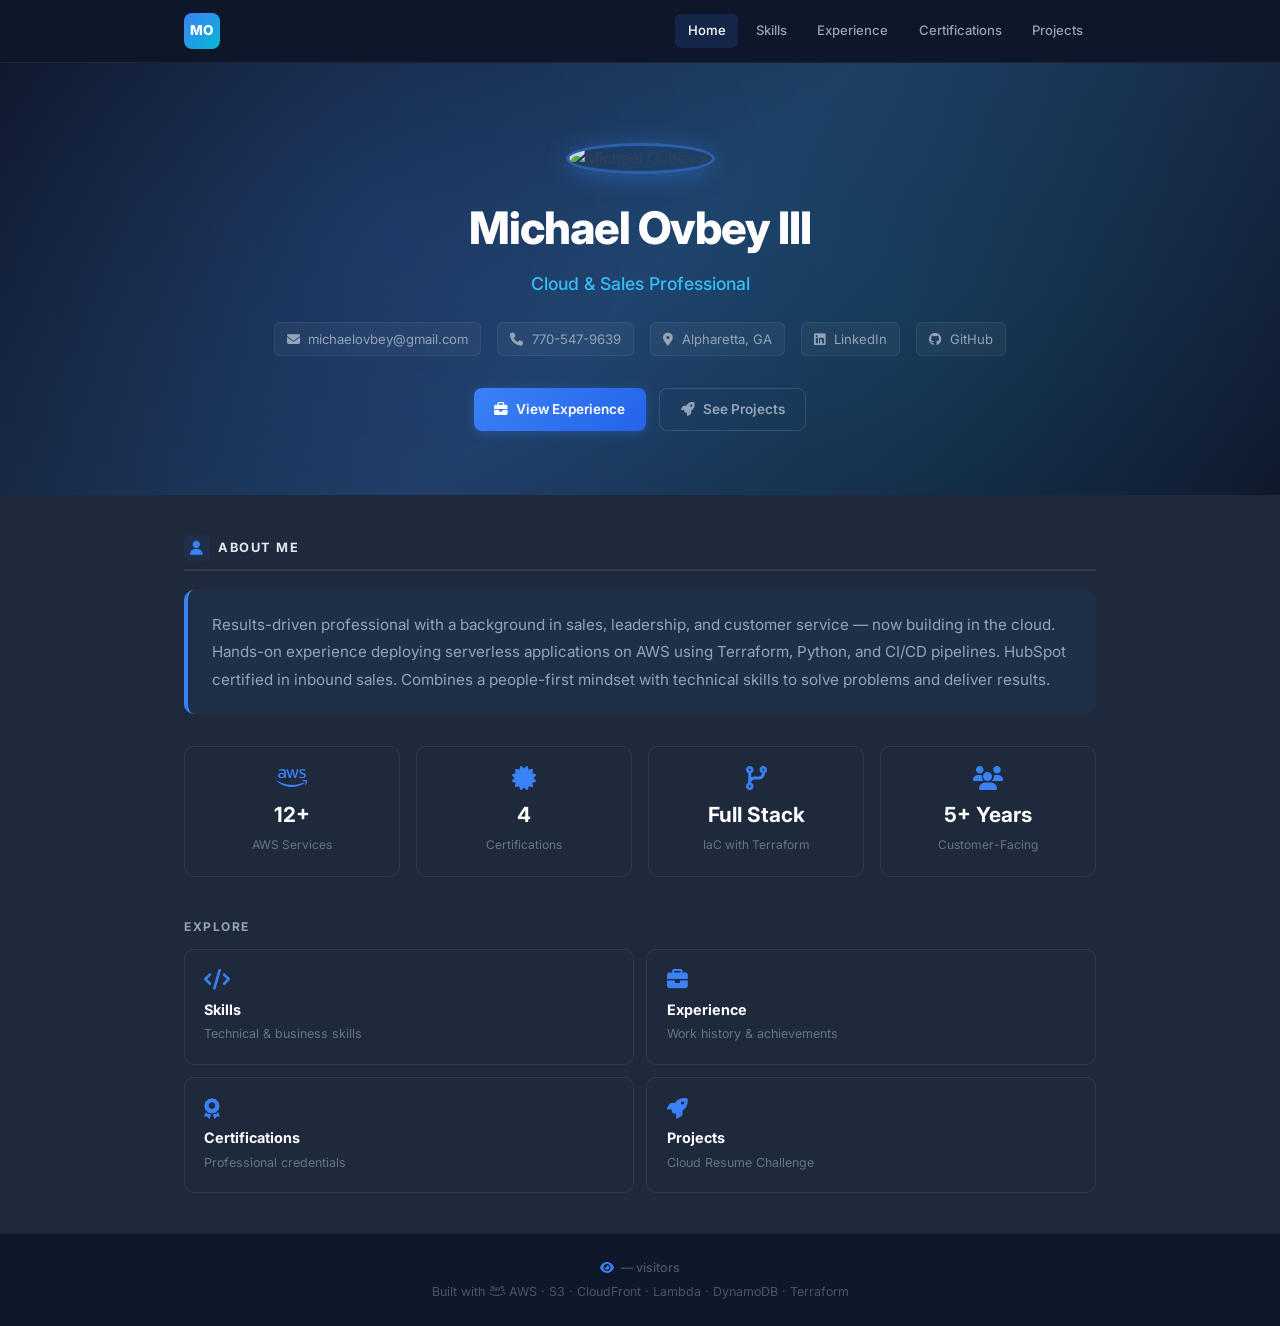
==== commit 03651baf: "Update location from Atlanta to Alpharetta" ====
--- a/site/index.html
+++ b/site/index.html
@@ -37,7 +37,7 @@
       <div class="contact-row">
         <a href="mailto:michaelovbey@gmail.com"><i class="fas fa-envelope"></i> michaelovbey@gmail.com</a>
         <a href="tel:770-547-9639"><i class="fas fa-phone"></i> 770-547-9639</a>
-        <span><i class="fas fa-location-dot"></i> Atlanta, GA</span>
+        <span><i class="fas fa-location-dot"></i> Alpharetta, GA</span>
         <a href="https://linkedin.com/in/michael-ovbey-iii-3877241b3" target="_blank" rel="noopener"><i class="fab fa-linkedin"></i> LinkedIn</a>
         <a href="https://github.com/Movbey" target="_blank" rel="noopener"><i class="fab fa-github"></i> GitHub</a>
       </div>
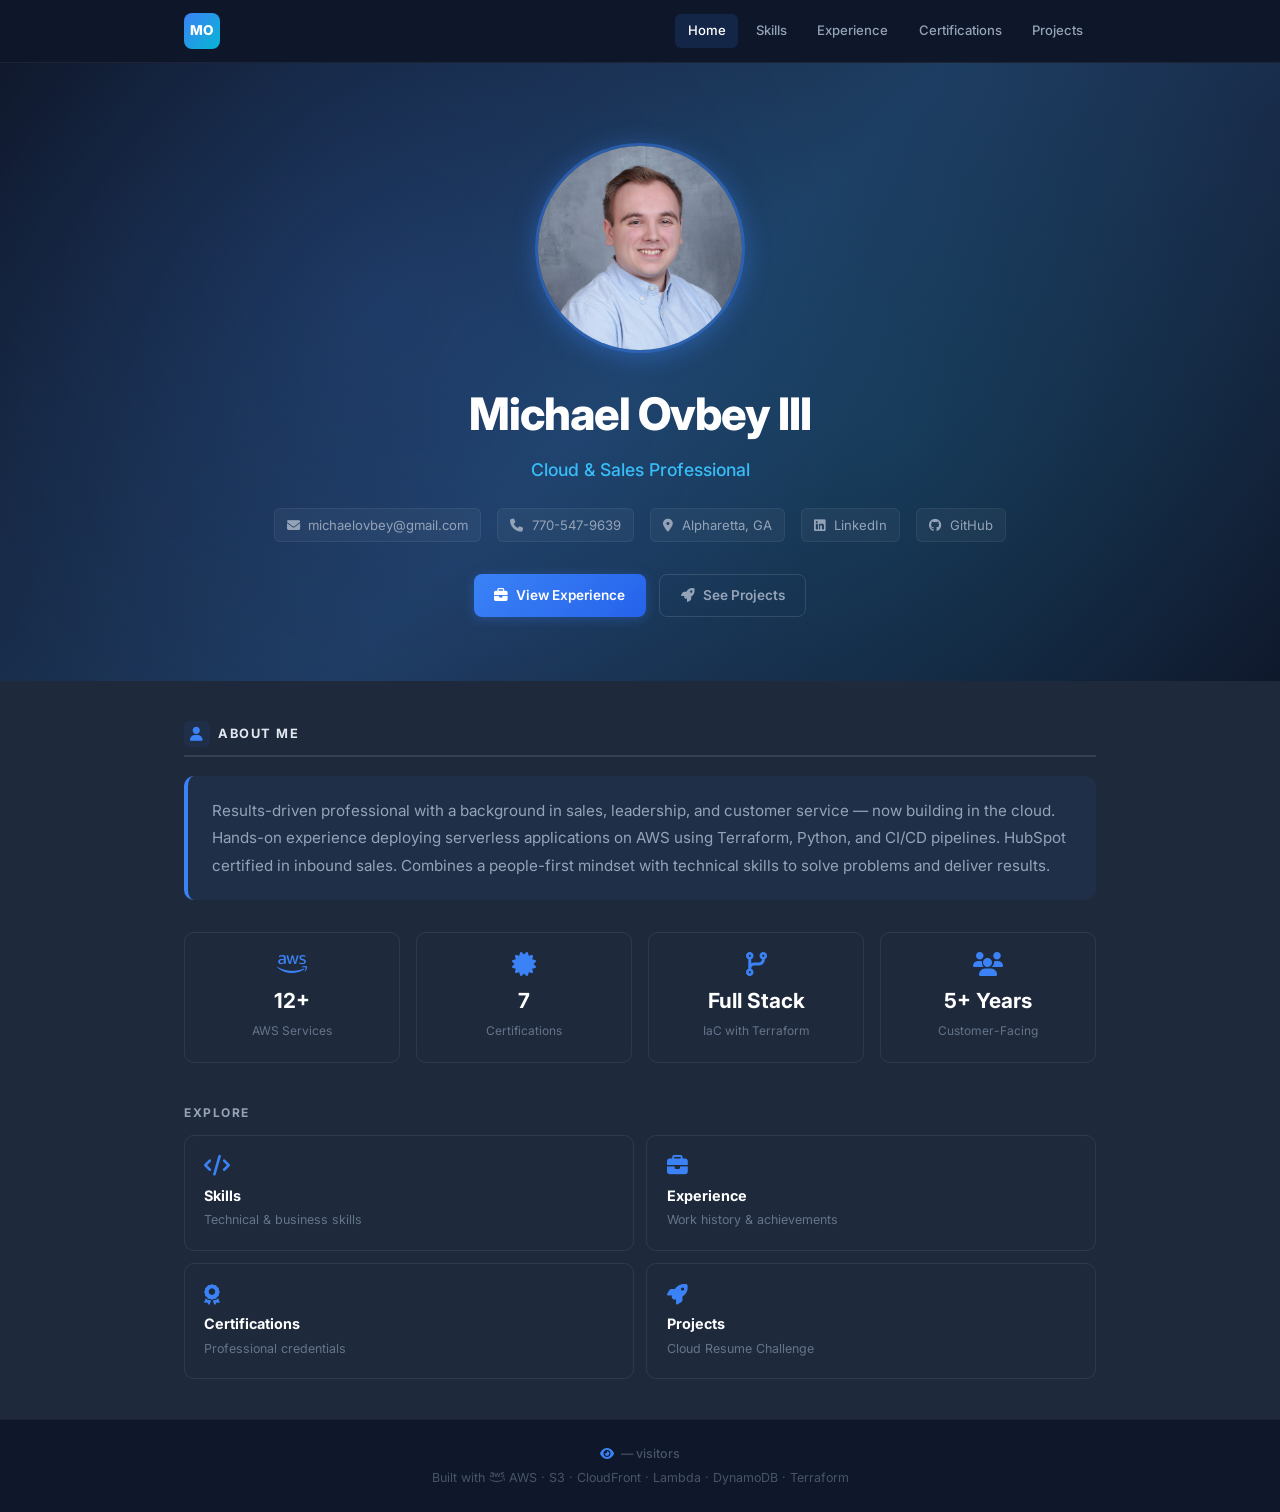
==== commit ff79da87: "Add Anthropic AI Fluency and Claude 101 certifications - Added AI Fluency: Framework & Foundations c" ====
--- a/site/index.html
+++ b/site/index.html
@@ -64,7 +64,7 @@
         </div>
         <div class="stat-card">
           <i class="fas fa-certificate"></i>
-          <strong>4</strong>
+          <strong>7</strong>
           <span>Certifications</span>
         </div>
         <div class="stat-card">
--- a/site/css/style.css
+++ b/site/css/style.css
@@ -413,3 +413,29 @@
   .hero-cta { flex-direction: column; align-items: center; }
   .project-feature-header { flex-direction: column; align-items: flex-start; }
 }
+
+
+/* === Employment Type Badges === */
+.badge {
+  display: inline-block;
+  font-size: 0.65rem;
+  font-weight: 600;
+  padding: 0.15rem 0.5rem;
+  border-radius: 4px;
+  vertical-align: middle;
+  margin-left: 0.5rem;
+  text-transform: uppercase;
+  letter-spacing: 0.5px;
+}
+
+.badge-part-time {
+  color: #f59e0b;
+  background: rgba(245,158,11,0.1);
+  border: 1px solid rgba(245,158,11,0.2);
+}
+
+.badge-full-time {
+  color: #10b981;
+  background: rgba(16,185,129,0.1);
+  border: 1px solid rgba(16,185,129,0.2);
+}
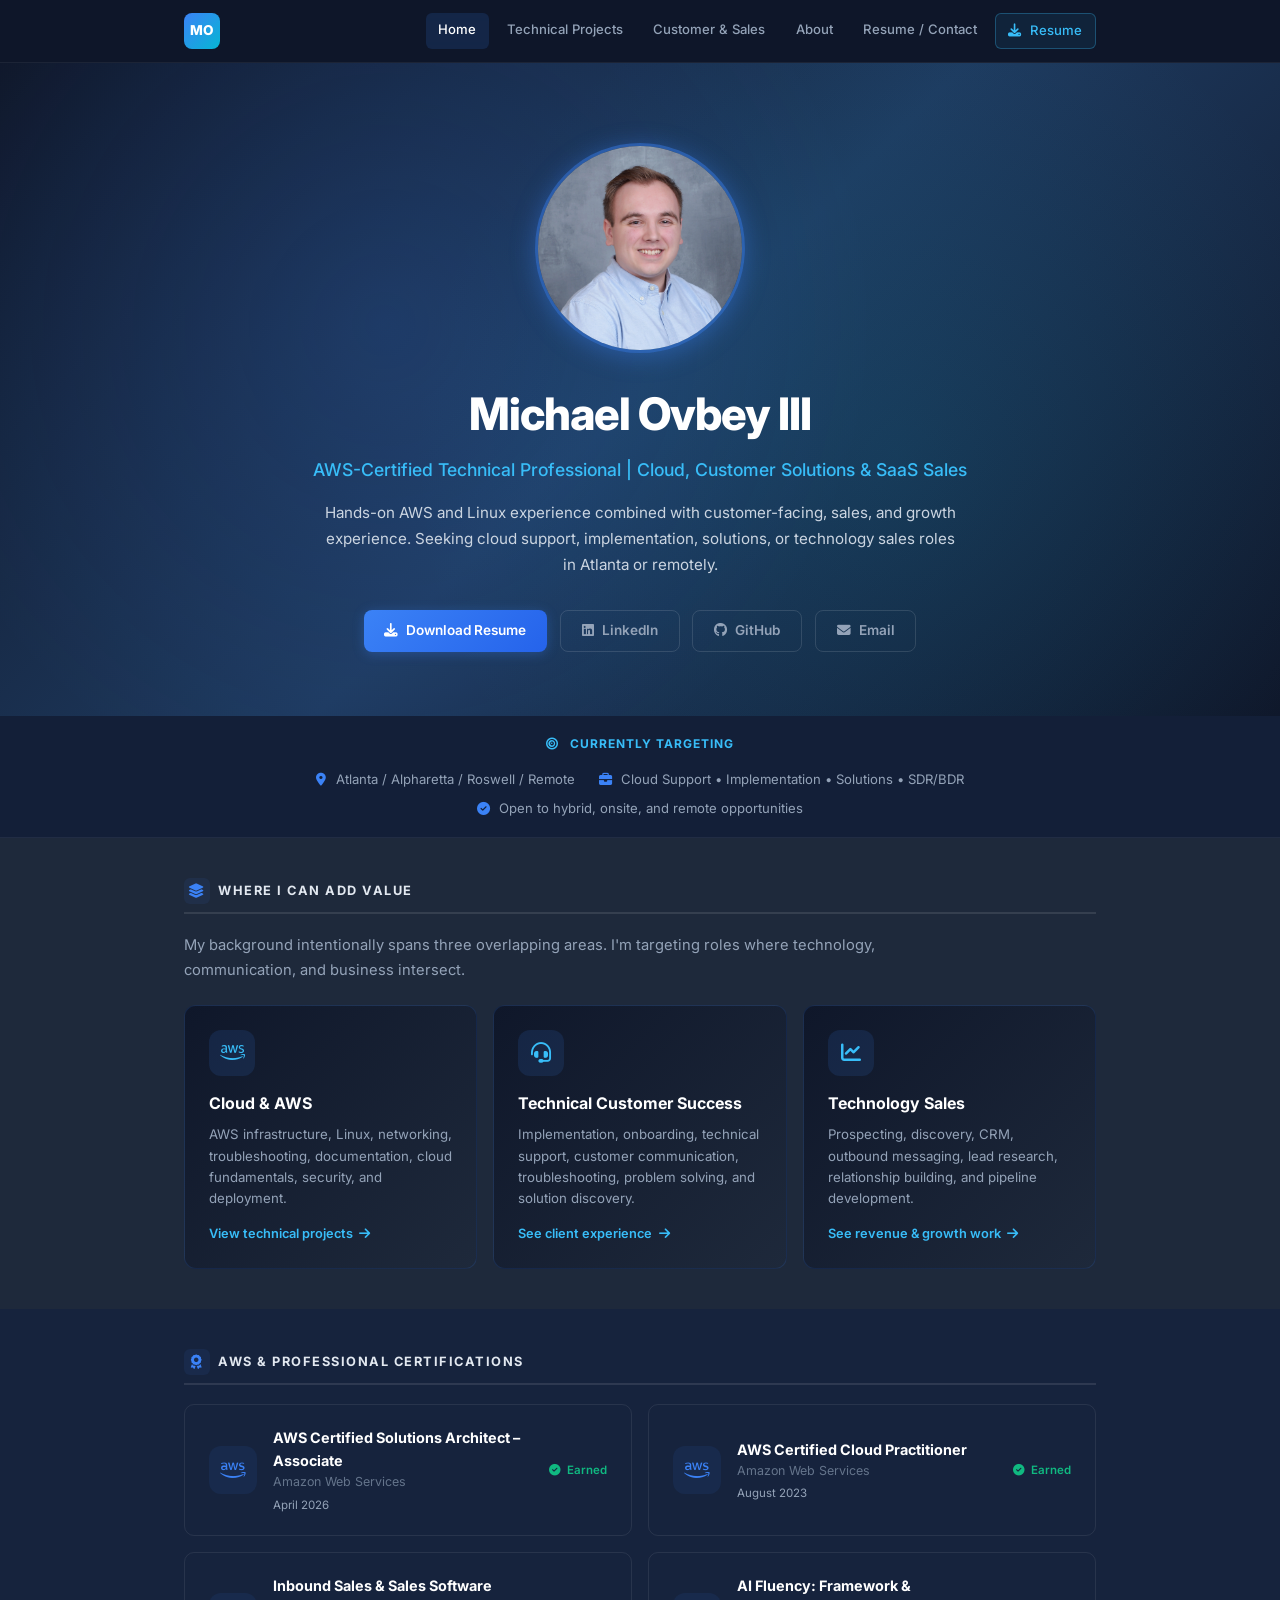
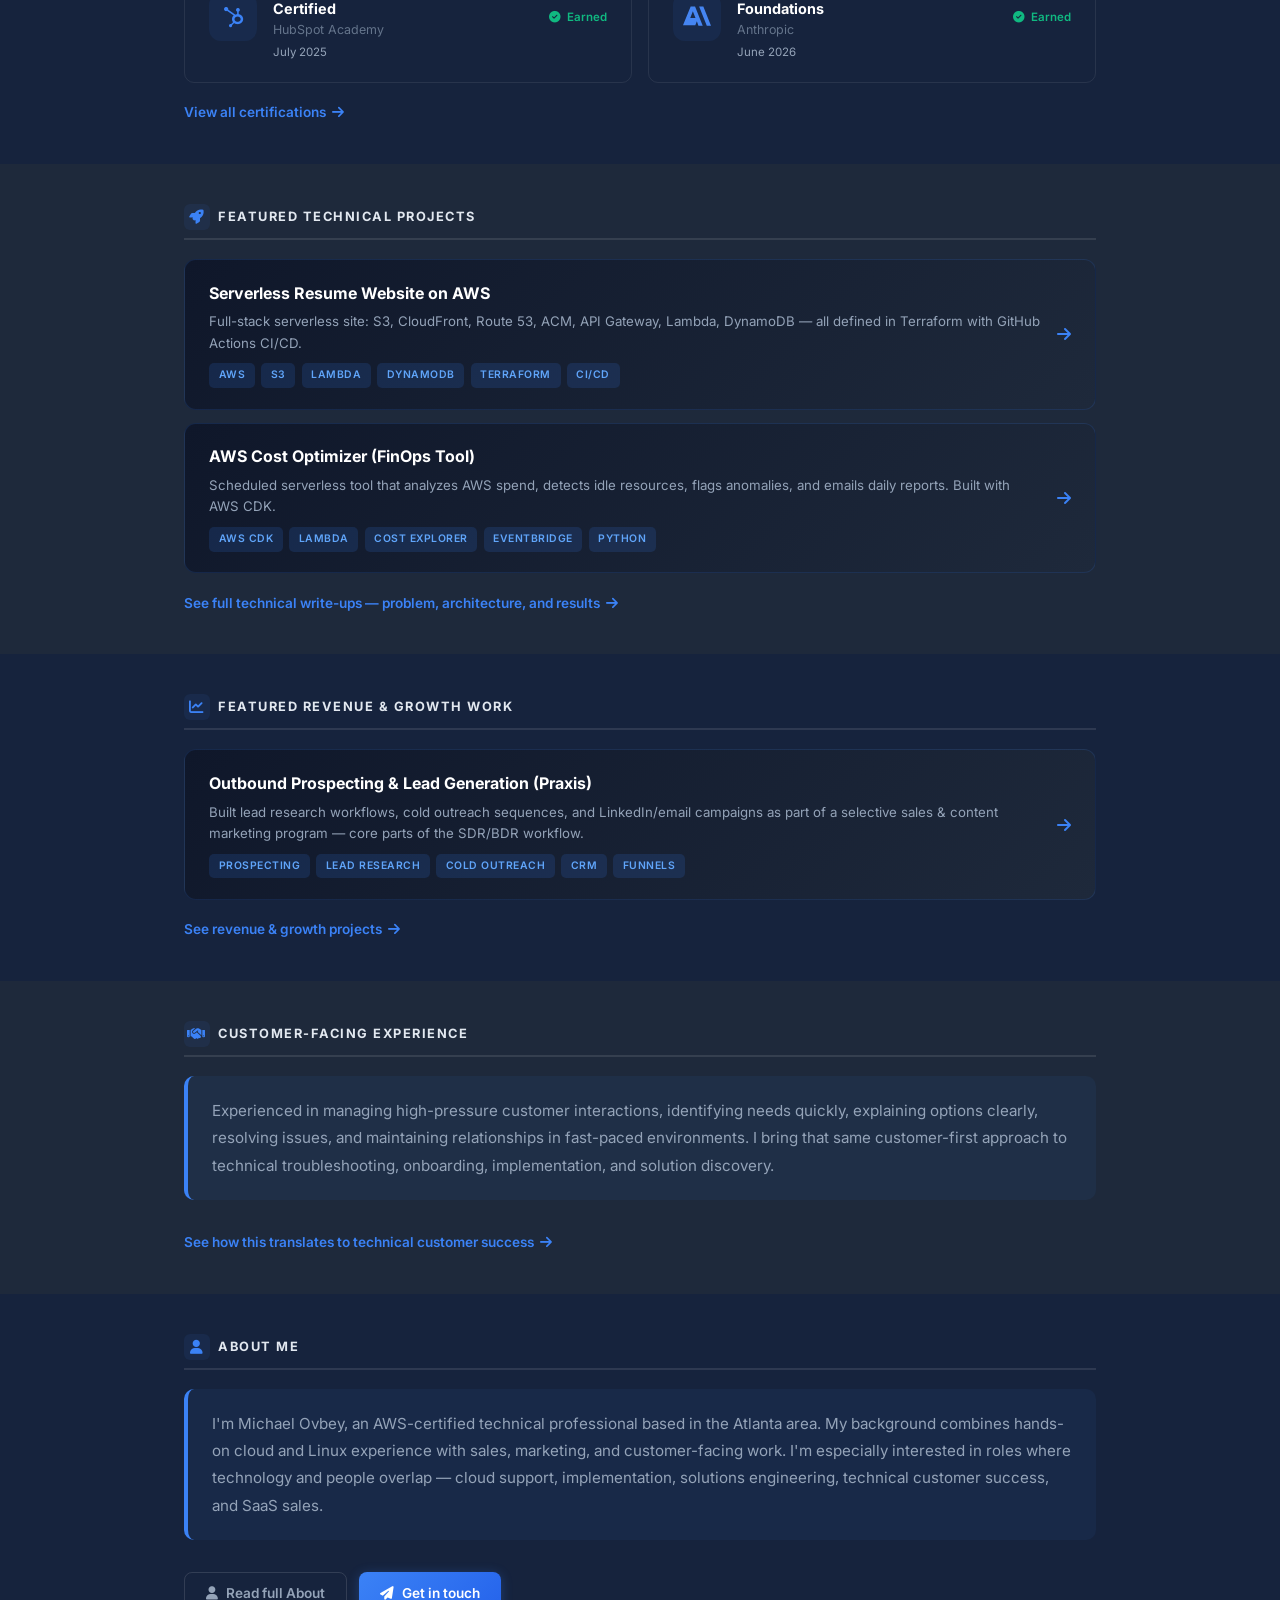
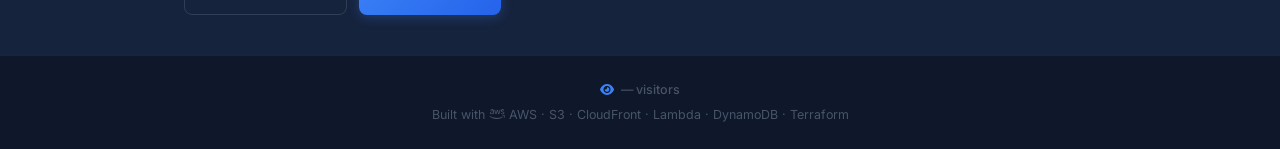
==== commit 636abc03: "Rewrite homepage around three-lane employer positioning Restructure the homepage so a recruiter unde" ====
--- a/site/index.html
+++ b/site/index.html
@@ -3,7 +3,20 @@
 <head>
   <meta charset="UTF-8">
   <meta name="viewport" content="width=device-width, initial-scale=1.0">
-  <title>Michael Ovbey III — Cloud &amp; Sales Professional</title>
+  <title>Michael Ovbey III — AWS-Certified Technical Professional | Cloud, Customer Solutions &amp; SaaS Sales</title>
+  <meta name="description" content="AWS-certified technical professional in the Atlanta area. Hands-on AWS and Linux experience combined with customer-facing, sales, and growth experience. Seeking cloud support, implementation, solutions, or technology sales roles in Atlanta or remotely.">
+  <meta name="author" content="Michael Ovbey III">
+  <meta name="keywords" content="AWS, Cloud Support, Solutions Engineer, Implementation Specialist, Customer Success, SDR, BDR, SaaS Sales, EC2, S3, IAM, VPC, Linux, Terraform, Atlanta">
+
+  <!-- Open Graph / social preview -->
+  <meta property="og:type" content="website">
+  <meta property="og:title" content="Michael Ovbey III — Cloud, Customer Solutions &amp; SaaS Sales">
+  <meta property="og:description" content="AWS-certified technical professional combining hands-on cloud &amp; Linux experience with customer-facing and sales experience. Open to cloud support, implementation, solutions, and technology sales roles.">
+  <meta property="og:image" content="https://michaelovbey.com/assets/headshot.jpg">
+  <meta property="og:url" content="https://michaelovbey.com/">
+  <meta name="twitter:card" content="summary">
+
+  <link rel="icon" type="image/svg+xml" href="assets/favicon.svg">
   <link rel="stylesheet" href="css/style.css">
   <link rel="preconnect" href="https://fonts.googleapis.com">
   <link rel="preconnect" href="https://fonts.gstatic.com" crossorigin>
@@ -18,10 +31,11 @@
       <a href="index.html" class="nav-logo">MO</a>
       <div class="nav-links">
         <a href="index.html" class="active">Home</a>
-        <a href="skills.html">Skills</a>
-        <a href="experience.html">Experience</a>
-        <a href="certifications.html">Certifications</a>
-        <a href="projects.html">Projects</a>
+        <a href="technical.html">Technical Projects</a>
+        <a href="customer-sales.html">Customer &amp; Sales</a>
+        <a href="about.html">About</a>
+        <a href="contact.html">Resume / Contact</a>
+        <a href="assets/Michael-Ovbey-Resume.pdf" class="nav-resume" download><i class="fas fa-download"></i> Resume</a>
       </div>
       <button class="nav-toggle" aria-label="Menu"><i class="fas fa-bars"></i></button>
     </div>
@@ -31,78 +45,185 @@
   <section class="hero">
     <div class="hero-bg"></div>
     <div class="hero-content">
-      <img src="assets/headshot.jpg" alt="Michael Ovbey III" class="avatar">
+      <img src="assets/headshot.jpg" alt="Portrait of Michael Ovbey III" class="avatar">
       <h1>Michael Ovbey III</h1>
-      <p class="tagline">Cloud &amp; Sales Professional</p>
-      <div class="contact-row">
-        <a href="mailto:michaelovbey@gmail.com"><i class="fas fa-envelope"></i> michaelovbey@gmail.com</a>
-        <a href="tel:770-547-9639"><i class="fas fa-phone"></i> 770-547-9639</a>
-        <span><i class="fas fa-location-dot"></i> Alpharetta, GA</span>
-        <a href="https://linkedin.com/in/michael-ovbey-iii-3877241b3" target="_blank" rel="noopener"><i class="fab fa-linkedin"></i> LinkedIn</a>
-        <a href="https://github.com/Movbey" target="_blank" rel="noopener"><i class="fab fa-github"></i> GitHub</a>
-      </div>
+      <p class="tagline">AWS-Certified Technical Professional | Cloud, Customer Solutions &amp; SaaS Sales</p>
+      <p class="hero-summary">Hands-on AWS and Linux experience combined with customer-facing, sales, and growth experience. Seeking cloud support, implementation, solutions, or technology sales roles in Atlanta or remotely.</p>
+
       <div class="hero-cta">
-        <a href="experience.html" class="btn btn-primary"><i class="fas fa-briefcase"></i> View Experience</a>
-        <a href="projects.html" class="btn btn-outline"><i class="fas fa-rocket"></i> See Projects</a>
-      </div>
-    </div>
-  </section>
-
-  <!-- ABOUT -->
+        <a href="assets/Michael-Ovbey-Resume.pdf" class="btn btn-primary" download><i class="fas fa-download"></i> Download Resume</a>
+        <a href="https://linkedin.com/in/michael-ovbey-iii-3877241b3" target="_blank" rel="noopener" class="btn btn-outline"><i class="fab fa-linkedin"></i> LinkedIn</a>
+        <a href="https://github.com/Movbey" target="_blank" rel="noopener" class="btn btn-outline"><i class="fab fa-github"></i> GitHub</a>
+        <a href="mailto:michaelovbey@gmail.com" class="btn btn-outline"><i class="fas fa-envelope"></i> Email</a>
+      </div>
+    </div>
+  </section>
+
+  <!-- CURRENTLY TARGETING -->
+  <section class="targeting-band">
+    <div class="container">
+      <div class="targeting-inner">
+        <div class="targeting-label"><i class="fas fa-bullseye"></i> Currently Targeting</div>
+        <div class="targeting-detail">
+          <span><i class="fas fa-location-dot"></i> Atlanta / Alpharetta / Roswell / Remote</span>
+          <span><i class="fas fa-briefcase"></i> Cloud Support &bull; Implementation &bull; Solutions &bull; SDR/BDR</span>
+          <span><i class="fas fa-circle-check"></i> Open to hybrid, onsite, and remote opportunities</span>
+        </div>
+      </div>
+    </div>
+  </section>
+
+  <!-- WHERE I CAN ADD VALUE -->
   <section class="page-section">
+    <div class="container">
+      <h2 class="section-title"><i class="fas fa-layer-group"></i> Where I Can Add Value</h2>
+      <p class="lane-intro">My background intentionally spans three overlapping areas. I'm targeting roles where technology, communication, and business intersect.</p>
+
+      <div class="lane-grid">
+        <div class="lane-card">
+          <div class="lane-icon"><i class="fab fa-aws"></i></div>
+          <h3>Cloud &amp; AWS</h3>
+          <p>AWS infrastructure, Linux, networking, troubleshooting, documentation, cloud fundamentals, security, and deployment.</p>
+          <a href="technical.html" class="lane-link">View technical projects <i class="fas fa-arrow-right"></i></a>
+        </div>
+        <div class="lane-card">
+          <div class="lane-icon"><i class="fas fa-headset"></i></div>
+          <h3>Technical Customer Success</h3>
+          <p>Implementation, onboarding, technical support, customer communication, troubleshooting, problem solving, and solution discovery.</p>
+          <a href="customer-sales.html" class="lane-link">See client experience <i class="fas fa-arrow-right"></i></a>
+        </div>
+        <div class="lane-card">
+          <div class="lane-icon"><i class="fas fa-chart-line"></i></div>
+          <h3>Technology Sales</h3>
+          <p>Prospecting, discovery, CRM, outbound messaging, lead research, relationship building, and pipeline development.</p>
+          <a href="customer-sales.html#revenue" class="lane-link">See revenue &amp; growth work <i class="fas fa-arrow-right"></i></a>
+        </div>
+      </div>
+    </div>
+  </section>
+
+  <!-- CERTIFICATIONS (near top) -->
+  <section class="page-section alt">
+    <div class="container">
+      <h2 class="section-title"><i class="fas fa-award"></i> AWS &amp; Professional Certifications</h2>
+      <div class="cert-grid">
+        <div class="cert-card">
+          <div class="cert-badge"><i class="fab fa-aws"></i></div>
+          <div class="cert-info">
+            <strong>AWS Certified Solutions Architect – Associate</strong>
+            <span class="cert-issuer">Amazon Web Services</span>
+            <span class="cert-date">April 2026</span>
+          </div>
+          <div class="cert-status earned"><i class="fas fa-check-circle"></i> Earned</div>
+        </div>
+        <div class="cert-card">
+          <div class="cert-badge"><i class="fab fa-aws"></i></div>
+          <div class="cert-info">
+            <strong>AWS Certified Cloud Practitioner</strong>
+            <span class="cert-issuer">Amazon Web Services</span>
+            <span class="cert-date">August 2023</span>
+          </div>
+          <div class="cert-status earned"><i class="fas fa-check-circle"></i> Earned</div>
+        </div>
+        <div class="cert-card">
+          <div class="cert-badge"><i class="fab fa-hubspot"></i></div>
+          <div class="cert-info">
+            <strong>Inbound Sales &amp; Sales Software Certified</strong>
+            <span class="cert-issuer">HubSpot Academy</span>
+            <span class="cert-date">July 2025</span>
+          </div>
+          <div class="cert-status earned"><i class="fas fa-check-circle"></i> Earned</div>
+        </div>
+        <div class="cert-card">
+          <div class="cert-badge"><img src="assets/anthropic-logo.svg" alt="Anthropic" class="cert-icon"></div>
+          <div class="cert-info">
+            <strong>AI Fluency: Framework &amp; Foundations</strong>
+            <span class="cert-issuer">Anthropic</span>
+            <span class="cert-date">June 2026</span>
+          </div>
+          <div class="cert-status earned"><i class="fas fa-check-circle"></i> Earned</div>
+        </div>
+      </div>
+      <p class="cert-more"><a href="certifications.html">View all certifications <i class="fas fa-arrow-right"></i></a></p>
+    </div>
+  </section>
+
+  <!-- FEATURED TECHNICAL PROJECTS -->
+  <section class="page-section">
+    <div class="container">
+      <h2 class="section-title"><i class="fas fa-rocket"></i> Featured Technical Projects</h2>
+
+      <div class="feature-list">
+        <a href="technical.html#cloud-resume" class="feature-item">
+          <div class="feature-item-main">
+            <strong>Serverless Resume Website on AWS</strong>
+            <p>Full-stack serverless site: S3, CloudFront, Route 53, ACM, API Gateway, Lambda, DynamoDB &mdash; all defined in Terraform with GitHub Actions CI/CD.</p>
+            <div class="project-tech">
+              <span>AWS</span><span>S3</span><span>Lambda</span><span>DynamoDB</span><span>Terraform</span><span>CI/CD</span>
+            </div>
+          </div>
+          <i class="fas fa-arrow-right feature-arrow"></i>
+        </a>
+
+        <a href="technical.html#cost-optimizer" class="feature-item">
+          <div class="feature-item-main">
+            <strong>AWS Cost Optimizer (FinOps Tool)</strong>
+            <p>Scheduled serverless tool that analyzes AWS spend, detects idle resources, flags anomalies, and emails daily reports. Built with AWS CDK.</p>
+            <div class="project-tech">
+              <span>AWS CDK</span><span>Lambda</span><span>Cost Explorer</span><span>EventBridge</span><span>Python</span>
+            </div>
+          </div>
+          <i class="fas fa-arrow-right feature-arrow"></i>
+        </a>
+      </div>
+
+      <p class="cert-more"><a href="technical.html">See full technical write-ups &mdash; problem, architecture, and results <i class="fas fa-arrow-right"></i></a></p>
+    </div>
+  </section>
+
+  <!-- FEATURED REVENUE & GROWTH -->
+  <section class="page-section alt">
+    <div class="container">
+      <h2 class="section-title"><i class="fas fa-chart-line"></i> Featured Revenue &amp; Growth Work</h2>
+
+      <div class="feature-list">
+        <a href="customer-sales.html#revenue" class="feature-item">
+          <div class="feature-item-main">
+            <strong>Outbound Prospecting &amp; Lead Generation (Praxis)</strong>
+            <p>Built lead research workflows, cold outreach sequences, and LinkedIn/email campaigns as part of a selective sales &amp; content marketing program &mdash; core parts of the SDR/BDR workflow.</p>
+            <div class="project-tech">
+              <span>Prospecting</span><span>Lead Research</span><span>Cold Outreach</span><span>CRM</span><span>Funnels</span>
+            </div>
+          </div>
+          <i class="fas fa-arrow-right feature-arrow"></i>
+        </a>
+      </div>
+
+      <p class="cert-more"><a href="customer-sales.html#revenue">See revenue &amp; growth projects <i class="fas fa-arrow-right"></i></a></p>
+    </div>
+  </section>
+
+  <!-- CUSTOMER-FACING SUMMARY -->
+  <section class="page-section">
+    <div class="container">
+      <h2 class="section-title"><i class="fas fa-handshake"></i> Customer-Facing Experience</h2>
+      <div class="about-card">
+        <p>Experienced in managing high-pressure customer interactions, identifying needs quickly, explaining options clearly, resolving issues, and maintaining relationships in fast-paced environments. I bring that same customer-first approach to technical troubleshooting, onboarding, implementation, and solution discovery.</p>
+      </div>
+      <p class="cert-more"><a href="customer-sales.html">See how this translates to technical customer success <i class="fas fa-arrow-right"></i></a></p>
+    </div>
+  </section>
+
+  <!-- SHORT ABOUT -->
+  <section class="page-section alt">
     <div class="container">
       <h2 class="section-title"><i class="fas fa-user"></i> About Me</h2>
       <div class="about-card">
-        <p>Results-driven professional with a background in sales, leadership, and customer service — now building in the cloud. Hands-on experience deploying serverless applications on AWS using Terraform, Python, and CI/CD pipelines. HubSpot certified in inbound sales. Combines a people-first mindset with technical skills to solve problems and deliver results.</p>
-      </div>
-
-      <div class="stats-row">
-        <div class="stat-card">
-          <i class="fab fa-aws"></i>
-          <strong>12+</strong>
-          <span>AWS Services</span>
-        </div>
-        <div class="stat-card">
-          <i class="fas fa-certificate"></i>
-          <strong>7</strong>
-          <span>Certifications</span>
-        </div>
-        <div class="stat-card">
-          <i class="fas fa-code-branch"></i>
-          <strong>Full Stack</strong>
-          <span>IaC with Terraform</span>
-        </div>
-        <div class="stat-card">
-          <i class="fas fa-users"></i>
-          <strong>5+ Years</strong>
-          <span>Customer-Facing</span>
-        </div>
-      </div>
-
-      <div class="quick-links">
-        <h3>Explore</h3>
-        <div class="link-grid">
-          <a href="skills.html" class="link-card">
-            <i class="fas fa-code"></i>
-            <strong>Skills</strong>
-            <span>Technical &amp; business skills</span>
-          </a>
-          <a href="experience.html" class="link-card">
-            <i class="fas fa-briefcase"></i>
-            <strong>Experience</strong>
-            <span>Work history &amp; achievements</span>
-          </a>
-          <a href="certifications.html" class="link-card">
-            <i class="fas fa-award"></i>
-            <strong>Certifications</strong>
-            <span>Professional credentials</span>
-          </a>
-          <a href="projects.html" class="link-card">
-            <i class="fas fa-rocket"></i>
-            <strong>Projects</strong>
-            <span>Cloud Resume Challenge</span>
-          </a>
-        </div>
+        <p>I'm Michael Ovbey, an AWS-certified technical professional based in the Atlanta area. My background combines hands-on cloud and Linux experience with sales, marketing, and customer-facing work. I'm especially interested in roles where technology and people overlap &mdash; cloud support, implementation, solutions engineering, technical customer success, and SaaS sales.</p>
+      </div>
+      <div class="hero-cta" style="justify-content:flex-start; margin-top:1.2rem;">
+        <a href="about.html" class="btn btn-outline"><i class="fas fa-user"></i> Read full About</a>
+        <a href="contact.html" class="btn btn-primary"><i class="fas fa-paper-plane"></i> Get in touch</a>
       </div>
     </div>
   </section>
--- a/site/css/style.css
+++ b/site/css/style.css
@@ -438,4 +438,128 @@
   color: #10b981;
   background: rgba(16,185,129,0.1);
   border: 1px solid rgba(16,185,129,0.2);
+}
+
+.cert-icon {
+  width: 28px;
+  height: 28px;
+  filter: invert(45%) sepia(80%) saturate(500%) hue-rotate(180deg) brightness(95%);
+}
+
+/* ============================================================
+   REDESIGN COMPONENTS (three-lane positioning)
+   ============================================================ */
+
+/* Resume button in nav */
+.nav-resume {
+  color: #38bdf8 !important;
+  border: 1px solid rgba(56,189,248,0.3);
+  background: rgba(56,189,248,0.08);
+}
+.nav-resume:hover { color: #fff !important; background: rgba(56,189,248,0.18); }
+.nav-resume i { margin-right: 0.3rem; }
+
+/* Hero summary line */
+.hero-summary {
+  max-width: 640px; margin: 1rem auto 0;
+  color: #cbd5e1; font-size: 0.95rem; line-height: 1.7;
+}
+
+/* Currently Targeting band */
+.targeting-band {
+  background: #131f38;
+  border-bottom: 1px solid rgba(255,255,255,0.06);
+  padding: 1.1rem 0;
+}
+.targeting-inner {
+  display: flex; align-items: center; gap: 1rem; flex-wrap: wrap;
+  justify-content: center;
+}
+.targeting-label {
+  font-size: 0.75rem; font-weight: 700; text-transform: uppercase;
+  letter-spacing: 1px; color: #38bdf8; white-space: nowrap;
+}
+.targeting-label i { margin-right: 0.4rem; }
+.targeting-detail {
+  display: flex; flex-wrap: wrap; gap: 0.5rem 1.5rem;
+  font-size: 0.82rem; color: #94a3b8; justify-content: center;
+}
+.targeting-detail i { color: #3b82f6; margin-right: 0.35rem; }
+
+/* Lane intro paragraph */
+.lane-intro {
+  font-size: 0.92rem; color: #94a3b8; line-height: 1.7;
+  margin-bottom: 1.4rem; max-width: 760px;
+}
+
+/* Lane cards (Where I Can Add Value) */
+.lane-grid { display: grid; grid-template-columns: repeat(3, 1fr); gap: 1rem; }
+.lane-card {
+  padding: 1.5rem; border-radius: 12px;
+  background: linear-gradient(135deg, #0f172a, #1e293b);
+  border: 1px solid rgba(59,130,246,0.15);
+  display: flex; flex-direction: column;
+  transition: all 0.2s;
+}
+.lane-card:hover { border-color: #3b82f6; transform: translateY(-2px); box-shadow: 0 6px 20px rgba(59,130,246,0.12); }
+.lane-icon {
+  width: 46px; height: 46px; border-radius: 12px;
+  background: rgba(59,130,246,0.12); color: #38bdf8;
+  display: flex; align-items: center; justify-content: center;
+  font-size: 1.25rem; margin-bottom: 0.9rem;
+}
+.lane-card h3 { font-size: 1rem; color: #fff; margin-bottom: 0.5rem; }
+.lane-card p { font-size: 0.83rem; color: #94a3b8; line-height: 1.6; flex: 1; }
+.lane-link {
+  margin-top: 0.9rem; font-size: 0.8rem; font-weight: 600; color: #38bdf8;
+  display: inline-flex; align-items: center; gap: 0.4rem;
+}
+.lane-link i { transition: transform 0.2s; }
+.lane-link:hover i { transform: translateX(3px); }
+
+/* Alternating section background */
+.page-section.alt { background: #16233d; }
+
+/* "See more" inline link under sections */
+.cert-more { margin-top: 1.2rem; font-size: 0.85rem; }
+.cert-more a { font-weight: 600; display: inline-flex; align-items: center; gap: 0.4rem; }
+.cert-more i { transition: transform 0.2s; }
+.cert-more a:hover i { transform: translateX(3px); }
+
+/* Featured project list (homepage) */
+.feature-list { display: flex; flex-direction: column; gap: 0.8rem; }
+.feature-item {
+  display: flex; align-items: center; gap: 1rem;
+  padding: 1.3rem 1.5rem; border-radius: 12px;
+  background: linear-gradient(135deg, #0f172a, #1e293b);
+  border: 1px solid rgba(59,130,246,0.15);
+  transition: all 0.2s; color: #cbd5e1;
+}
+.feature-item:hover { border-color: #3b82f6; transform: translateY(-2px); box-shadow: 0 6px 20px rgba(59,130,246,0.12); color: #cbd5e1; }
+.feature-item-main { flex: 1; }
+.feature-item-main strong { display: block; font-size: 1rem; color: #fff; margin-bottom: 0.3rem; }
+.feature-item-main p { font-size: 0.83rem; color: #94a3b8; line-height: 1.6; margin-bottom: 0.6rem; }
+.feature-arrow { color: #3b82f6; font-size: 1rem; flex-shrink: 0; transition: transform 0.2s; }
+.feature-item:hover .feature-arrow { transform: translateX(4px); }
+
+/* Structured project blocks (Technical Projects page) */
+.project-block { margin-bottom: 1.4rem; }
+.project-block:last-of-type { margin-bottom: 0; }
+.project-block h3 {
+  font-size: 0.82rem; font-weight: 700; color: #e2e8f0;
+  text-transform: uppercase; letter-spacing: 1px;
+  margin-bottom: 0.6rem; border: none; padding: 0;
+  display: flex; align-items: center; gap: 0.5rem;
+}
+.project-block h3 i { color: #38bdf8; font-size: 0.85rem; }
+.project-block p { font-size: 0.85rem; color: #94a3b8; line-height: 1.7; }
+.project-block ul { font-size: 0.85rem; color: #94a3b8; padding-left: 1.2rem; }
+.project-block li { margin-bottom: 0.4rem; line-height: 1.6; }
+.project-block li::marker { color: #3b82f6; }
+.project-block strong { color: #cbd5e1; }
+
+@media (max-width: 768px) {
+  .lane-grid { grid-template-columns: 1fr; }
+  .targeting-inner { flex-direction: column; text-align: center; }
+  .feature-item { flex-direction: row; }
 }
